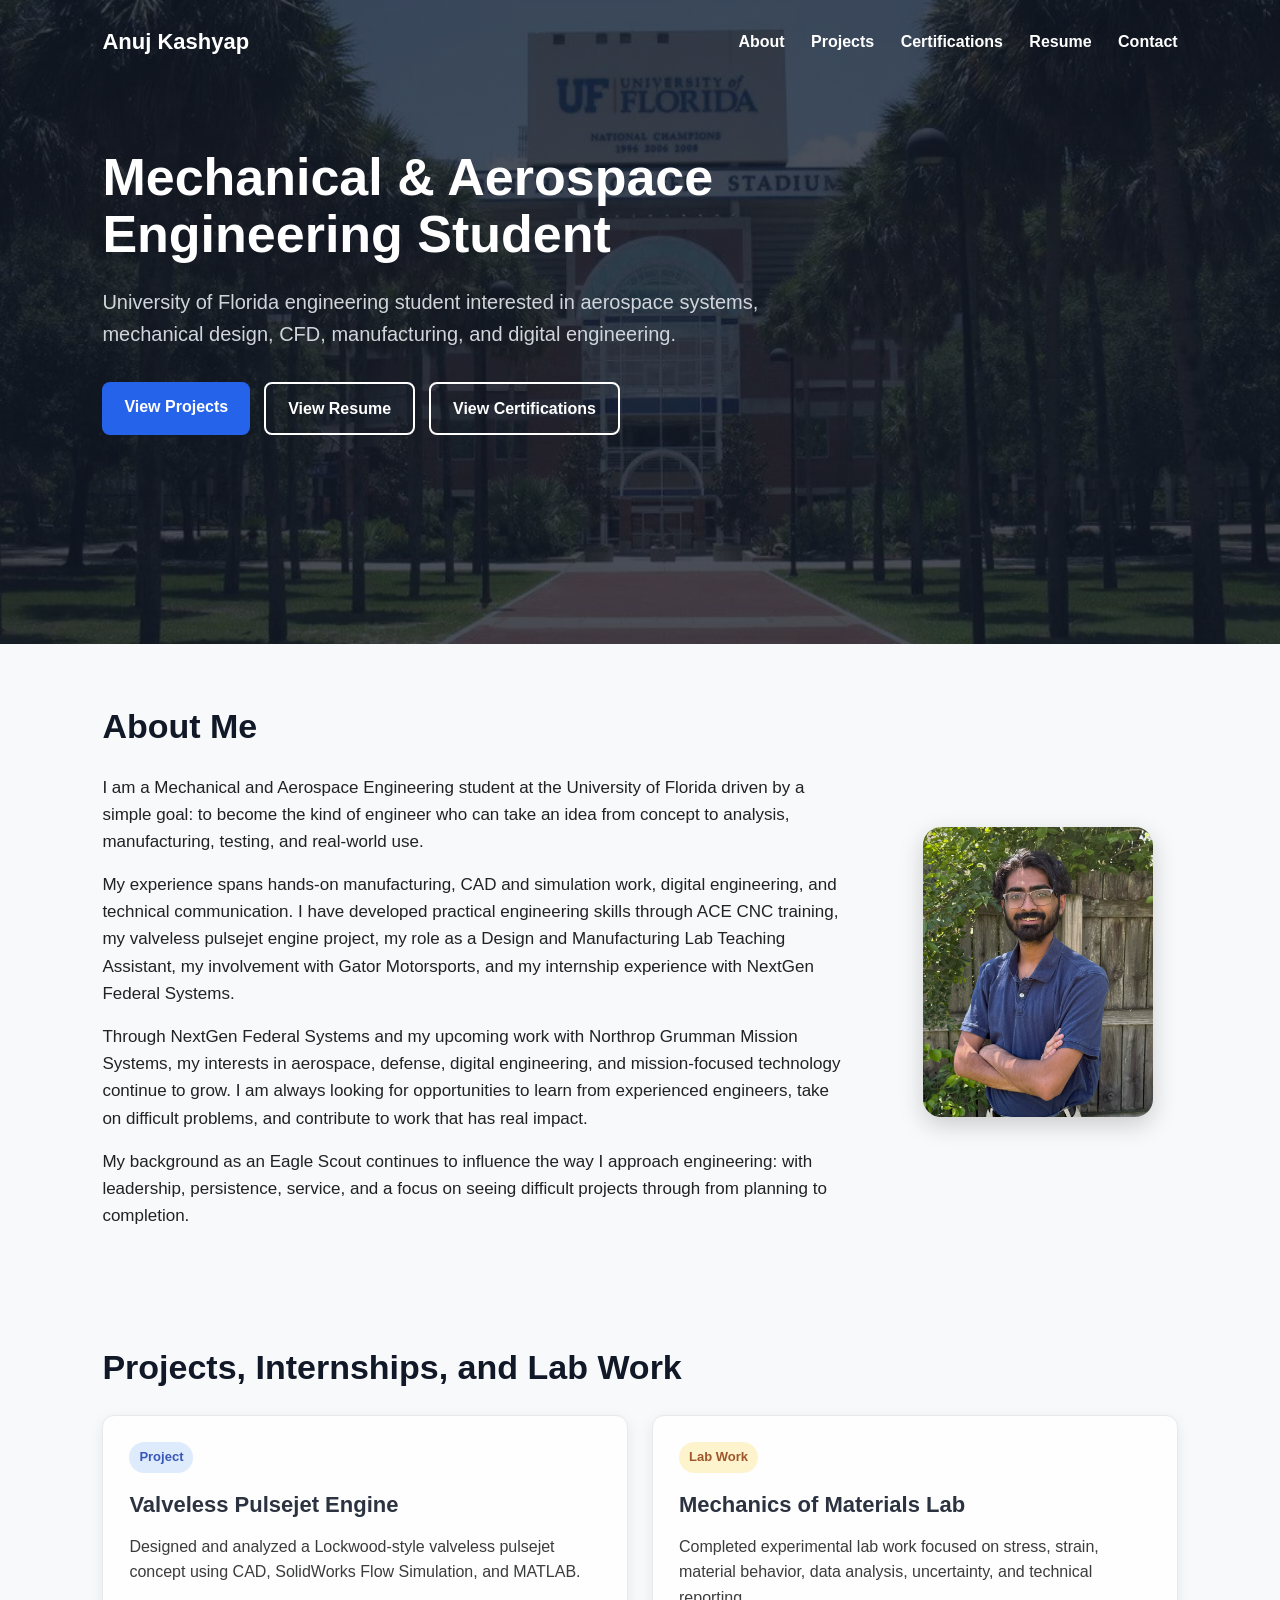
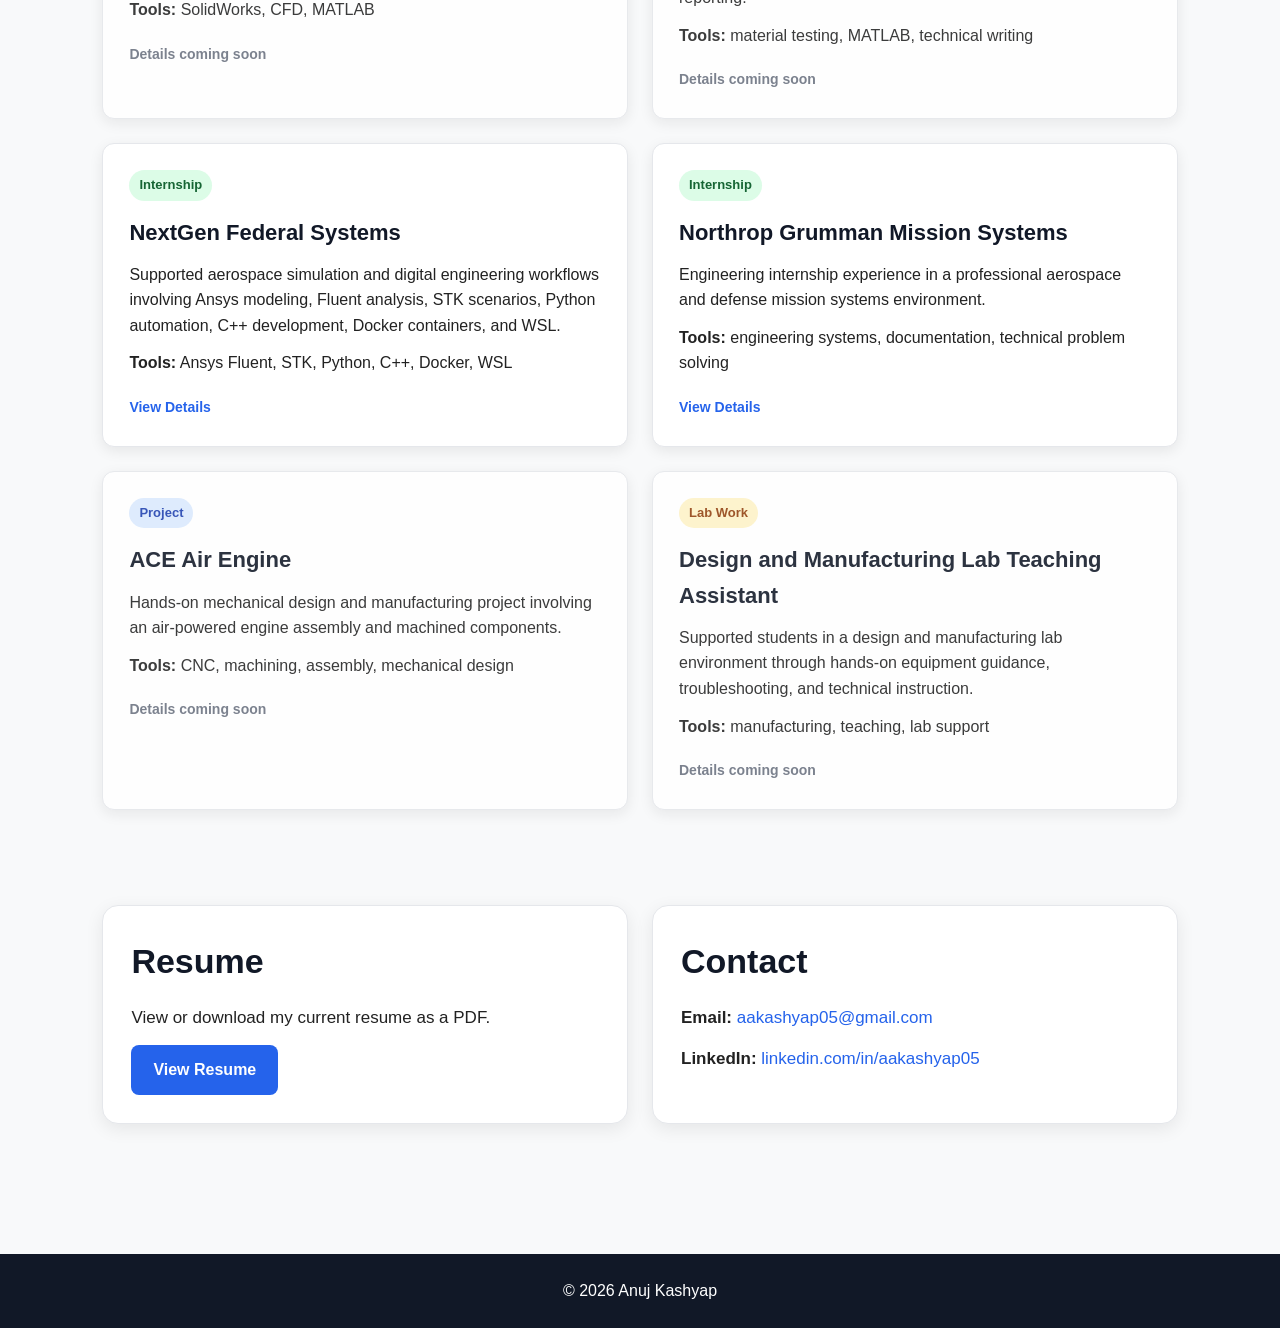
==== index.html @ 0ff64d46 "Update index.html" ====
<!DOCTYPE html>
<html lang="en">
<head>
  <meta charset="UTF-8" />
  <meta name="viewport" content="width=device-width, initial-scale=1.0" />
  <title>Anuj Kashyap | Engineering Portfolio</title>
  <link rel="stylesheet" href="style.css" />

  <!--
    PROJECT PAGE CONTROLS

    true  = card is clickable
    false = card stays visible but cannot be clicked
  -->
  <script>
    const PROJECT_LINKS_ENABLED = {
      pulsejet: false,
      momLab: false,
      nextgen: true,
      northrop: true,
      aceAirEngine: false,
      dmlTa: false
    };
  </script>
</head>

<body>
  <header>
    <nav>
      <h2>Anuj Kashyap</h2>
      <div class="nav-links">
        <a href="#about">About</a>
        <a href="#projects">Projects</a>
        <a href="certifications.html">Certifications</a>
        <a href="#resume">Resume</a>
        <a href="#contact">Contact</a>
      </div>
    </nav>

    <section class="hero">
      <h1>Mechanical & Aerospace Engineering Student</h1>
      <p>
        University of Florida engineering student interested in aerospace systems,
        mechanical design, CFD, manufacturing, and digital engineering.
      </p>
      <div class="hero-buttons">
        <a class="button" href="#projects">View Projects</a>
        <a class="button secondary" href="#resume">View Resume</a>
        <a class="button secondary" href="certifications.html">View Certifications</a>
      </div>
    </section>
  </header>

  <main>
    <section id="about" class="about-section">
      <div class="about-text">
        <h2>About Me</h2>

        <p>
          I am a Mechanical and Aerospace Engineering student at the University of Florida
          driven by a simple goal: to become the kind of engineer who can take an idea from
          concept to analysis, manufacturing, testing, and real-world use.
        </p>

        <p>
          My experience spans hands-on manufacturing, CAD and simulation work, digital
          engineering, and technical communication. I have developed practical engineering
          skills through ACE CNC training, my valveless pulsejet engine project, my role as a
          Design and Manufacturing Lab Teaching Assistant, my involvement with Gator Motorsports,
          and my internship experience with NextGen Federal Systems.
        </p>

        <p>
          Through NextGen Federal Systems and my upcoming work with Northrop Grumman Mission
          Systems, my interests in aerospace, defense, digital engineering, and mission-focused
          technology continue to grow. I am always looking for opportunities to learn from
          experienced engineers, take on difficult problems, and contribute to work that has
          real impact.
        </p>

        <p>
          My background as an Eagle Scout continues to influence the way I approach engineering:
          with leadership, persistence, service, and a focus on seeing difficult projects
          through from planning to completion.
        </p>
      </div>

      <div class="about-image">
        <img class="profile-photo" src="headshot.jpeg" alt="Photo of Anuj Kashyap">
      </div>
    </section>

    <section id="projects">
      <h2>Projects, Internships, and Lab Work</h2>

      <div class="project-grid">

        <a class="project-card project-link" href="pulsejet.html" data-project="pulsejet">
          <span class="tag project-tag">Project</span>
          <h3>Valveless Pulsejet Engine</h3>
          <p>
            Designed and analyzed a Lockwood-style valveless pulsejet concept using CAD,
            SolidWorks Flow Simulation, and MATLAB.
          </p>
          <p><strong>Tools:</strong> SolidWorks, CFD, MATLAB</p>
          <span class="card-status">View Details</span>
        </a>

        <a class="project-card project-link" href="mom-lab.html" data-project="momLab">
          <span class="tag lab-tag">Lab Work</span>
          <h3>Mechanics of Materials Lab</h3>
          <p>
            Completed experimental lab work focused on stress, strain, material behavior,
            data analysis, uncertainty, and technical reporting.
          </p>
          <p><strong>Tools:</strong> material testing, MATLAB, technical writing</p>
          <span class="card-status">View Details</span>
        </a>

        <a class="project-card project-link" href="nextgen.html" data-project="nextgen">
  <span class="tag internship-tag">Internship</span>
  <h3>NextGen Federal Systems</h3>
  <p>
    Supported aerospace simulation and digital engineering workflows involving Ansys
    modeling, Fluent analysis, STK scenarios, Python automation, C++ development,
    Docker containers, and WSL.
  </p>
  <p><strong>Tools:</strong> Ansys Fluent, STK, Python, C++, Docker, WSL</p>
  <span class="card-status">View Details</span>
</a>

        <a class="project-card project-link" href="northrop.html" data-project="northrop">
          <span class="tag internship-tag">Internship</span>
          <h3>Northrop Grumman Mission Systems</h3>
          <p>
            Engineering internship experience in a professional aerospace and defense
            mission systems environment.
          </p>
          <p><strong>Tools:</strong> engineering systems, documentation, technical problem solving</p>
          <span class="card-status">View Details</span>
        </a>

        <a class="project-card project-link" href="ace-air-engine.html" data-project="aceAirEngine">
          <span class="tag project-tag">Project</span>
          <h3>ACE Air Engine</h3>
          <p>
            Hands-on mechanical design and manufacturing project involving an air-powered
            engine assembly and machined components.
          </p>
          <p><strong>Tools:</strong> CNC, machining, assembly, mechanical design</p>
          <span class="card-status">View Details</span>
        </a>

        <a class="project-card project-link" href="dml-ta.html" data-project="dmlTa">
          <span class="tag lab-tag">Lab Work</span>
          <h3>Design and Manufacturing Lab Teaching Assistant</h3>
          <p>
            Supported students in a design and manufacturing lab environment through
            hands-on equipment guidance, troubleshooting, and technical instruction.
          </p>
          <p><strong>Tools:</strong> manufacturing, teaching, lab support</p>
          <span class="card-status">View Details</span>
        </a>

      </div>
    </section>

    <section class="bottom-info">
      <div id="resume" class="info-card">
        <h2>Resume</h2>
        <p>
          View or download my current resume as a PDF.
        </p>
        <a class="button" href="resume.pdf" target="_blank" rel="noopener noreferrer">View Resume</a>
      </div>

      <div id="contact" class="info-card">
        <h2>Contact</h2>
        <p>
          <strong>Email:</strong>
          <a href="mailto:aakashyap05@gmail.com">aakashyap05@gmail.com</a>
        </p>
        <p>
          <strong>LinkedIn:</strong>
          <a href="https://www.linkedin.com/in/aakashyap05/" target="_blank" rel="noopener noreferrer">linkedin.com/in/aakashyap05</a>
        </p>
      </div>
    </section>
  </main>

  <footer>
    <p>© 2026 Anuj Kashyap</p>
  </footer>

  <script>
    document.addEventListener("DOMContentLoaded", function () {
      const cards = document.querySelectorAll(".project-link[data-project]");

      cards.forEach(function (card) {
        const projectKey = card.dataset.project;
        const isEnabled = PROJECT_LINKS_ENABLED[projectKey] === true;
        const status = card.querySelector(".card-status");

        if (!isEnabled) {
          card.classList.add("disabled-card");
          card.removeAttribute("href");
          card.setAttribute("aria-disabled", "true");

          if (status) {
            status.textContent = "Details coming soon";
          }
        }
      });
    });
  </script>
</body>
</html>
---- style.css ----
* {
  box-sizing: border-box;
  margin: 0;
  padding: 0;
}

html {
  scroll-behavior: smooth;
}

body {
  font-family: Arial, sans-serif;
  line-height: 1.6;
  color: #222;
  background-color: #f8f9fa;
}

/* =========================
   HOME PAGE HEADER / HERO
========================= */

header {
  background:
    linear-gradient(rgba(17, 24, 39, 0.76), rgba(17, 24, 39, 0.76)),
    url("hero-bg.jpg");
  background-size: cover;
  background-position: center;
  color: white;
  padding: 24px 8%;
}

nav {
  display: flex;
  justify-content: space-between;
  align-items: center;
  margin-bottom: 90px;
}

nav h2 {
  font-size: 22px;
}

.nav-links a {
  color: white;
  text-decoration: none;
  margin-left: 22px;
  font-weight: bold;
}

.nav-links a:hover {
  text-decoration: underline;
}

.hero {
  max-width: 850px;
  padding-bottom: 90px;
}

.hero h1 {
  font-size: 52px;
  line-height: 1.1;
  margin-bottom: 22px;
}

.hero p {
  font-size: 20px;
  max-width: 750px;
  margin-bottom: 32px;
  color: #d1d5db;
}

.hero-buttons {
  display: flex;
  gap: 14px;
  flex-wrap: wrap;
}

.button {
  display: inline-block;
  background: #2563eb;
  color: white;
  padding: 12px 22px;
  border-radius: 8px;
  text-decoration: none;
  font-weight: bold;
}

.button:hover {
  background: #1d4ed8;
}

.button.secondary {
  background: transparent;
  border: 2px solid white;
}

.button.secondary:hover {
  background: white;
  color: #111827;
}

/* =========================
   MAIN PAGE LAYOUT
========================= */

main {
  padding: 55px 8%;
}

section {
  margin-bottom: 95px;
}

section h2 {
  font-size: 34px;
  margin-bottom: 20px;
  color: #111827;
}

section p {
  max-width: 900px;
  font-size: 17px;
}

/* =========================
   ABOUT SECTION
========================= */

.about-section {
  max-width: 1150px;
  margin: 0 auto 95px auto;
  display: grid;
  grid-template-columns: minmax(0, 1fr) 280px;
  gap: 56px;
  align-items: center;
}

.about-text {
  max-width: 760px;
}

.about-text p {
  margin-bottom: 16px;
}

.about-image {
  display: flex;
  justify-content: center;
  align-items: center;
}

.profile-photo {
  width: 230px !important;
  max-width: 230px !important;
  height: 290px !important;
  object-fit: cover !important;
  object-position: center top !important;
  border-radius: 18px;
  box-shadow: 0 8px 24px rgba(0, 0, 0, 0.18);
  display: block;
}

.about-image img {
  width: 230px;
  max-width: 230px;
  height: 290px;
  object-fit: cover;
  object-position: center top;
  border-radius: 18px;
  box-shadow: 0 8px 24px rgba(0, 0, 0, 0.18);
  display: block;
}

/* =========================
   PROJECT CARDS
========================= */

.project-grid {
  display: grid;
  grid-template-columns: repeat(2, 1fr);
  gap: 24px;
}

.project-card {
  background: white;
  padding: 26px;
  border-radius: 12px;
  box-shadow: 0 4px 14px rgba(0, 0, 0, 0.08);
  border: 1px solid #e5e7eb;
}

.project-card h3 {
  margin-bottom: 12px;
  color: #111827;
  font-size: 22px;
}

.project-card p {
  margin-bottom: 12px;
  font-size: 16px;
}

.project-link {
  display: block;
  color: inherit;
  text-decoration: none;
  transition: transform 0.2s ease, box-shadow 0.2s ease;
}

.project-link:hover {
  transform: translateY(-4px);
  box-shadow: 0 8px 22px rgba(0, 0, 0, 0.14);
}

.card-status {
  display: inline-block;
  margin-top: 8px;
  font-size: 14px;
  font-weight: bold;
  color: #2563eb;
}

.disabled-card {
  opacity: 0.88;
  cursor: not-allowed;
}

.disabled-card:hover {
  transform: none;
  box-shadow: 0 4px 14px rgba(0, 0, 0, 0.08);
}

.disabled-card .card-status {
  color: #6b7280;
}

/* =========================
   TAGS
========================= */

.tag {
  display: inline-block;
  margin-bottom: 14px;
  padding: 5px 10px;
  border-radius: 999px;
  font-size: 13px;
  font-weight: bold;
}

.project-tag,
.manufacturing-tag {
  background: #dbeafe;
  color: #1e40af;
}

.internship-tag,
.digital-tag {
  background: #dcfce7;
  color: #166534;
}

.lab-tag,
.quality-tag {
  background: #fef3c7;
  color: #92400e;
}

.composites-tag {
  background: #ede9fe;
  color: #5b21b6;
}

/* =========================
   RESUME / CONTACT SECTION
========================= */

.bottom-info {
  display: grid;
  grid-template-columns: repeat(2, 1fr);
  gap: 24px;
  margin-bottom: 75px;
}

.info-card {
  background: white;
  padding: 28px;
  border-radius: 16px;
  border: 1px solid #e5e7eb;
  box-shadow: 0 5px 18px rgba(0, 0, 0, 0.08);
}

.info-card h2 {
  margin-bottom: 16px;
}

.info-card p {
  margin-bottom: 14px;
}

.info-card a:not(.button) {
  color: #2563eb;
  text-decoration: none;
  font-weight: 500;
}

.info-card a:not(.button):hover {
  text-decoration: underline;
}

/* =========================
   DETAIL PAGES
========================= */

.page-header {
  background: #111827;
  color: white;
  padding: 28px 8%;
}

.page-header a {
  color: white;
  text-decoration: none;
  font-weight: bold;
}

.page-header a:hover {
  text-decoration: underline;
}

.detail-page {
  max-width: 950px;
  margin: 0 auto;
  padding: 55px 8%;
}

.detail-page h1 {
  font-size: 42px;
  margin-bottom: 12px;
  color: #111827;
}

.detail-page h2 {
  margin-top: 36px;
  margin-bottom: 14px;
  font-size: 28px;
  color: #111827;
}

.detail-page p {
  margin-bottom: 16px;
  font-size: 17px;
}

.detail-page ul {
  margin-left: 24px;
  margin-bottom: 18px;
}

.detail-page li {
  margin-bottom: 8px;
  font-size: 17px;
}

.detail-section {
  background: white;
  padding: 24px;
  border-radius: 12px;
  border: 1px solid #e5e7eb;
  box-shadow: 0 4px 14px rgba(0, 0, 0, 0.06);
  margin-top: 24px;
}

/* =========================
   CERTIFICATIONS PAGE
========================= */

.certifications-page {
  max-width: 1150px;
}

.certifications-page > p {
  max-width: 900px;
  margin-bottom: 28px;
}

.certifications-page .cert-grid {
  display: grid;
  grid-template-columns: 1fr;
  gap: 26px;
  margin-top: 28px;
}

.certifications-page .cert-card {
  display: grid;
  grid-template-columns: 1.5fr 0.9fr;
  gap: 28px;
  align-items: center;
  background: white;
  padding: 28px;
  border-radius: 16px;
  border: 1px solid #e5e7eb;
  box-shadow: 0 5px 18px rgba(0, 0, 0, 0.08);
}

.certifications-page .cert-card h3 {
  font-size: 24px;
  color: #111827;
  margin-bottom: 6px;
}

.cert-card-text-only {
  grid-template-columns: 1fr !important;
}

.cert-card-wide {
  grid-template-columns: 1fr !important;
}

.cert-meta {
  color: #6b7280;
  font-size: 15px !important;
  margin-bottom: 16px !important;
}

.cert-content p {
  margin-bottom: 12px;
}

.skills-line span {
  text-transform: uppercase;
  letter-spacing: 0.08em;
  font-size: 12px;
  font-weight: 800;
  color: #6b7280;
  margin-right: 6px;
}

/* Certificate and badge images */

.cert-media {
  width: 100%;
  max-width: 340px;
  justify-self: end;
  background: #ffffff;
  border: 1px solid #e5e7eb;
  border-radius: 16px;
  padding: 18px;
  display: flex;
  flex-direction: column;
  align-items: center;
  justify-content: center;
  overflow: hidden;
  box-shadow: 0 4px 12px rgba(0, 0, 0, 0.05);
}

.cert-media img {
  width: auto;
  max-width: 100%;
  max-height: 215px;
  object-fit: contain;
  display: block;
  padding: 0;
}

.cert-placeholder {
  display: none;
  width: 100%;
  min-height: 130px;
  align-items: center;
  justify-content: center;
  text-align: center;
  color: #6b7280;
  font-size: 14px;
  padding: 18px;
  background: #f8fafc;
  border: 1px dashed #cbd5e1;
  border-radius: 12px;
}

.cert-media figcaption {
  font-size: 14px;
  font-weight: bold;
  color: #374151;
  text-align: center;
  padding-top: 12px;
}

/* Composite badge layout */

.cert-subgrid {
  display: grid;
  grid-template-columns: repeat(2, 1fr);
  gap: 24px;
  margin-top: 8px;
}

.cert-subgrid .cert-media {
  max-width: none;
  justify-self: stretch;
  min-height: 250px;
}

.cert-subgrid .cert-media img {
  max-height: 165px;
}

/* Optional button style if you ever link a PDF certificate */

.cert-button {
  display: inline-block;
  margin-top: 8px;
  background: #2563eb;
  color: white;
  padding: 10px 16px;
  border-radius: 8px;
  text-decoration: none;
  font-weight: bold;
  font-size: 15px;
}

.cert-button:hover {
  background: #1d4ed8;
}

/* =========================
   FOOTER
========================= */

footer {
  text-align: center;
  padding: 24px;
  background: #111827;
  color: white;
}

/* =========================
   MOBILE
========================= */

@media (max-width: 800px) {
  .certifications-page .cert-card {
    grid-template-columns: 1fr;
  }

  .cert-media {
    justify-self: start;
    max-width: 360px;
  }

  .cert-subgrid {
    grid-template-columns: 1fr;
  }

  .cert-subgrid .cert-media {
    max-width: 360px;
    justify-self: start;
  }
}

@media (max-width: 750px) {
  nav {
    flex-direction: column;
    align-items: flex-start;
    margin-bottom: 60px;
  }

  .nav-links {
    margin-top: 16px;
  }

  .nav-links a {
    display: inline-block;
    margin: 8px 14px 0 0;
  }

  .hero h1 {
    font-size: 38px;
  }

  .hero p {
    font-size: 18px;
  }

  .about-section {
    grid-template-columns: 1fr;
    max-width: none;
    margin-bottom: 95px;
  }

  .about-text {
    max-width: none;
  }

  .about-image {
    justify-content: flex-start;
  }

  .profile-photo {
    width: 200px !important;
    max-width: 200px !important;
    height: 250px !important;
  }

  .about-image img {
    width: 200px;
    max-width: 200px;
    height: 250px;
  }

  .project-grid {
    grid-template-columns: 1fr;
  }

  .bottom-info {
    grid-template-columns: 1fr;
  }

  .detail-page h1 {
    font-size: 34px;
  }
}
/* =========================
   NEXTGEN / FEATURED DETAIL PAGE STYLING
========================= */

.nextgen-page {
  max-width: 1050px;
}

.project-hero-detail {
  background: #111827;
  color: white;
  padding: 38px;
  border-radius: 18px;
  margin-bottom: 28px;
  box-shadow: 0 8px 24px rgba(0, 0, 0, 0.12);
}

.project-hero-detail h1 {
  color: white;
  font-size: 46px;
  margin-bottom: 14px;
}

.project-lead {
  max-width: 850px;
  font-size: 19px !important;
  color: #d1d5db;
  margin-bottom: 24px !important;
}

.tech-pill-grid {
  display: flex;
  flex-wrap: wrap;
  gap: 10px;
}

.tech-pill-grid span {
  background: rgba(255, 255, 255, 0.1);
  color: white;
  border: 1px solid rgba(255, 255, 255, 0.22);
  padding: 8px 12px;
  border-radius: 999px;
  font-size: 14px;
  font-weight: bold;
}

.impact-grid {
  display: grid;
  grid-template-columns: repeat(3, 1fr);
  gap: 18px;
  margin-bottom: 28px;
}

.impact-card {
  background: white;
  padding: 22px;
  border-radius: 16px;
  border: 1px solid #e5e7eb;
  box-shadow: 0 5px 18px rgba(0, 0, 0, 0.07);
}

.impact-card h3 {
  color: #111827;
  margin-bottom: 10px;
  font-size: 20px;
}

.impact-card p {
  font-size: 15px;
  margin-bottom: 0;
}

.highlight-section {
  border-left: 5px solid #2563eb;
}

.note-section {
  background: #f8fafc;
}

.strong-list li {
  margin-bottom: 12px;
}

.tool-grid {
  display: grid;
  grid-template-columns: repeat(2, 1fr);
  gap: 20px;
}

.tool-grid div {
  background: #f8fafc;
  border: 1px solid #e5e7eb;
  padding: 18px;
  border-radius: 14px;
}

.tool-grid h3 {
  color: #111827;
  margin-bottom: 8px;
  font-size: 18px;
}

.tool-grid p {
  margin-bottom: 0;
  font-size: 16px;
}

@media (max-width: 800px) {
  .project-hero-detail {
    padding: 28px;
  }

  .project-hero-detail h1 {
    font-size: 36px;
  }

  .impact-grid {
    grid-template-columns: 1fr;
  }

  .tool-grid {
    grid-template-columns: 1fr;
  }
}
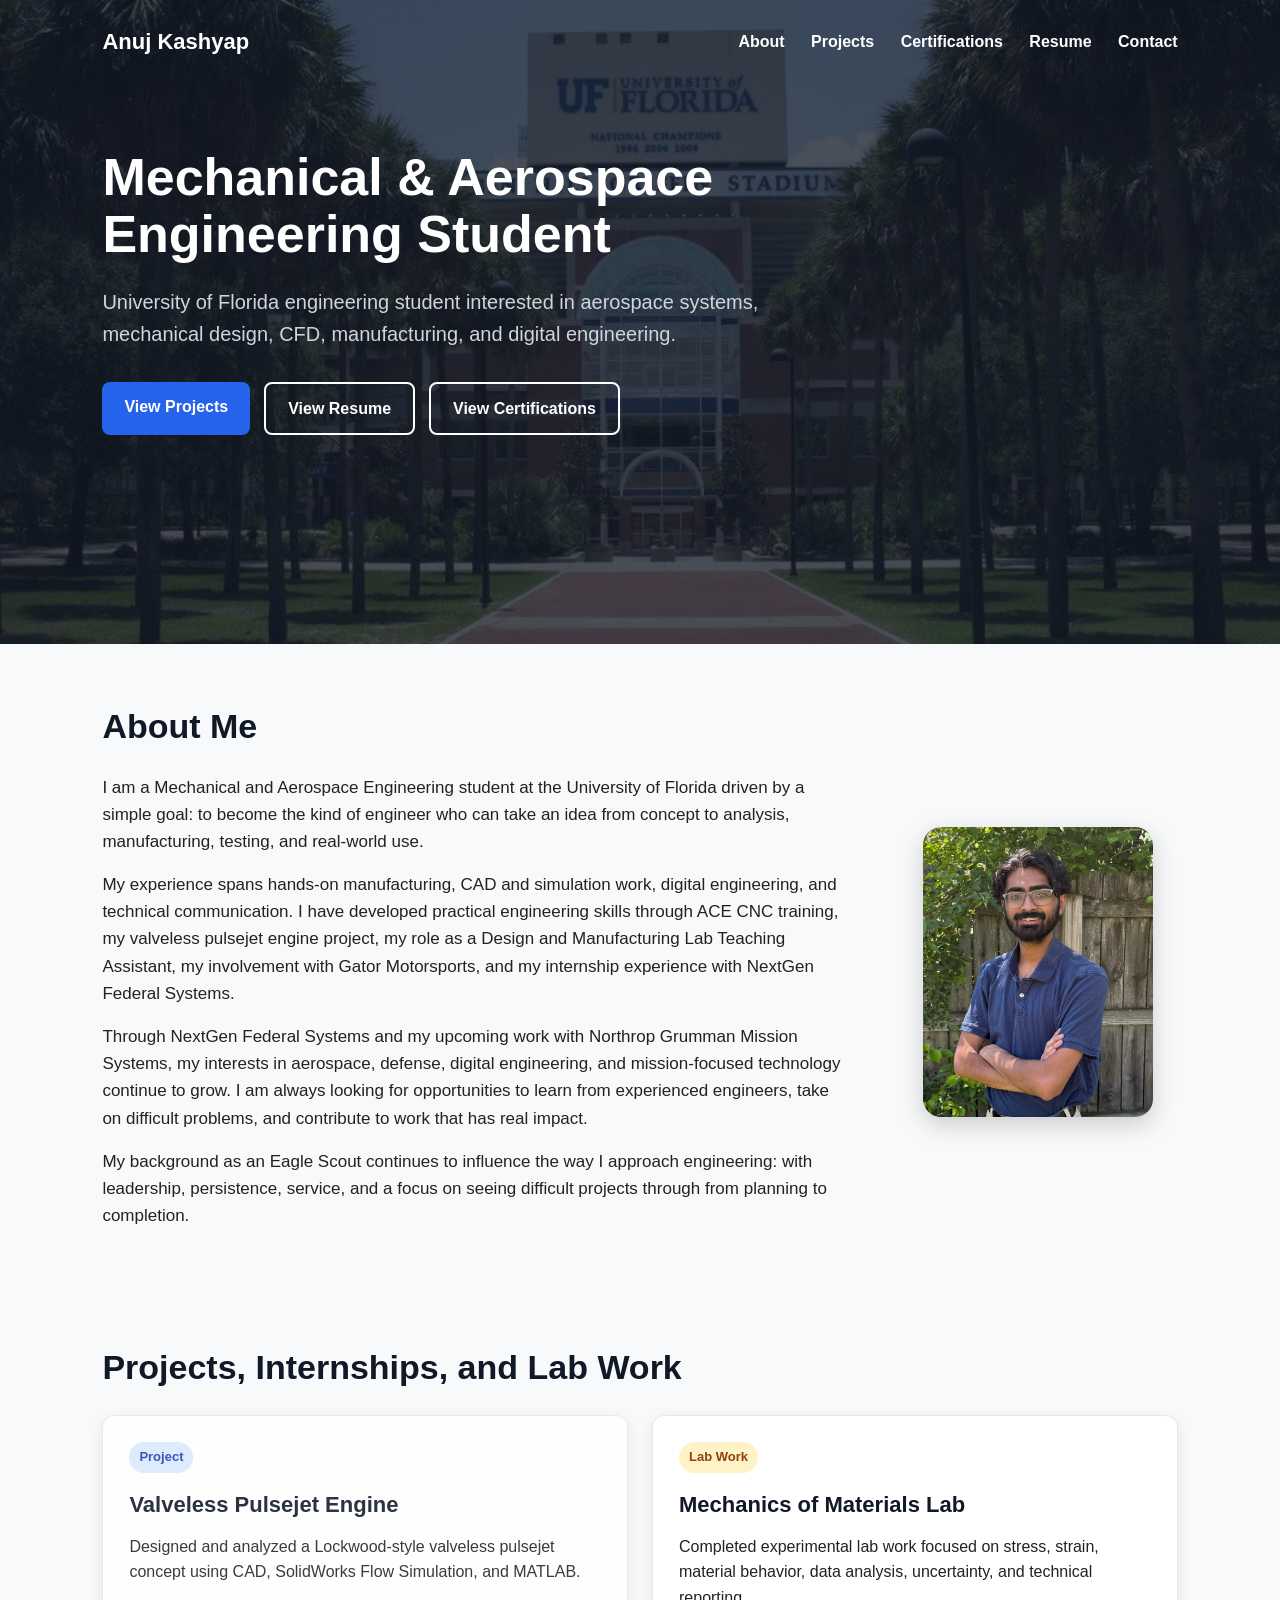
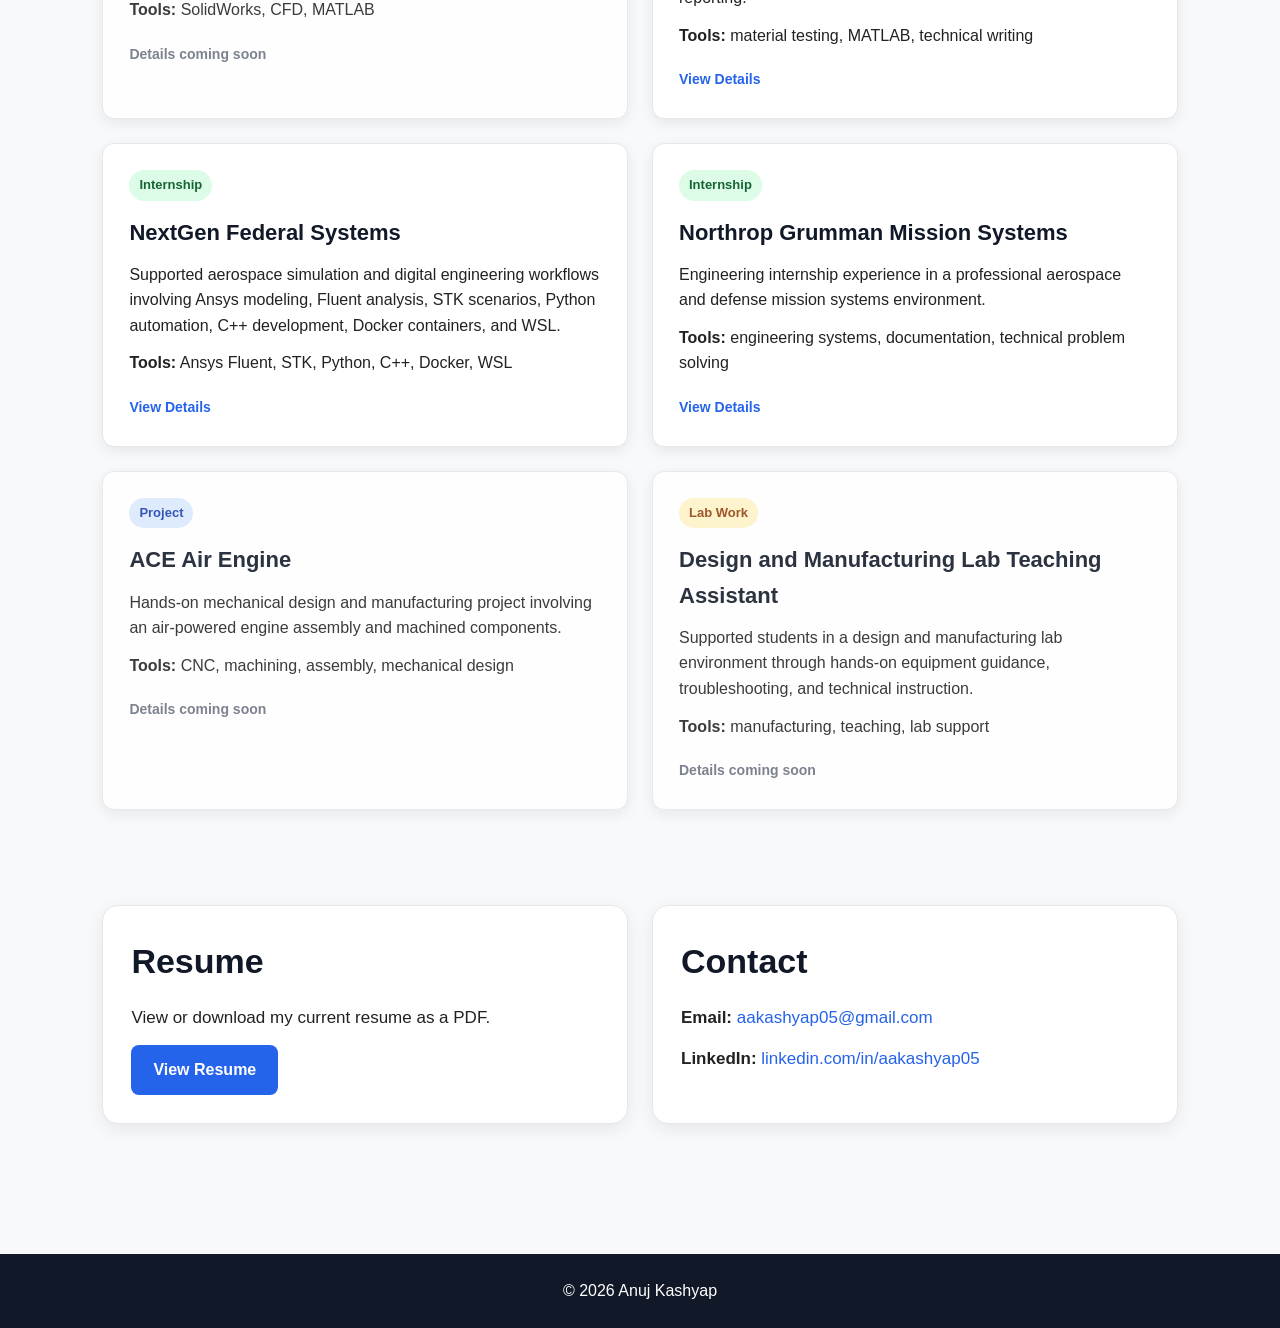
==== commit 375225b9: "Update index.html" ====
--- a/index.html
+++ b/index.html
@@ -15,7 +15,7 @@
   <script>
     const PROJECT_LINKS_ENABLED = {
       pulsejet: false,
-      momLab: false,
+      momLab: true,
       nextgen: true,
       northrop: true,
       aceAirEngine: false,
--- a/style.css
+++ b/style.css
@@ -312,9 +312,16 @@
 ========================= */
 
 .page-header {
+  position: sticky;
+  top: 0;
+  z-index: 1000;
   background: #111827;
   color: white;
-  padding: 28px 8%;
+  padding: 18px 8%;
+  display: flex;
+  justify-content: space-between;
+  align-items: center;
+  box-shadow: 0 3px 12px rgba(0, 0, 0, 0.18);
 }
 
 .page-header a {
@@ -523,103 +530,6 @@
 }
 
 /* =========================
-   FOOTER
-========================= */
-
-footer {
-  text-align: center;
-  padding: 24px;
-  background: #111827;
-  color: white;
-}
-
-/* =========================
-   MOBILE
-========================= */
-
-@media (max-width: 800px) {
-  .certifications-page .cert-card {
-    grid-template-columns: 1fr;
-  }
-
-  .cert-media {
-    justify-self: start;
-    max-width: 360px;
-  }
-
-  .cert-subgrid {
-    grid-template-columns: 1fr;
-  }
-
-  .cert-subgrid .cert-media {
-    max-width: 360px;
-    justify-self: start;
-  }
-}
-
-@media (max-width: 750px) {
-  nav {
-    flex-direction: column;
-    align-items: flex-start;
-    margin-bottom: 60px;
-  }
-
-  .nav-links {
-    margin-top: 16px;
-  }
-
-  .nav-links a {
-    display: inline-block;
-    margin: 8px 14px 0 0;
-  }
-
-  .hero h1 {
-    font-size: 38px;
-  }
-
-  .hero p {
-    font-size: 18px;
-  }
-
-  .about-section {
-    grid-template-columns: 1fr;
-    max-width: none;
-    margin-bottom: 95px;
-  }
-
-  .about-text {
-    max-width: none;
-  }
-
-  .about-image {
-    justify-content: flex-start;
-  }
-
-  .profile-photo {
-    width: 200px !important;
-    max-width: 200px !important;
-    height: 250px !important;
-  }
-
-  .about-image img {
-    width: 200px;
-    max-width: 200px;
-    height: 250px;
-  }
-
-  .project-grid {
-    grid-template-columns: 1fr;
-  }
-
-  .bottom-info {
-    grid-template-columns: 1fr;
-  }
-
-  .detail-page h1 {
-    font-size: 34px;
-  }
-}
-/* =========================
    NEXTGEN / FEATURED DETAIL PAGE STYLING
 ========================= */
 
@@ -727,7 +637,40 @@
   font-size: 16px;
 }
 
+/* =========================
+   FOOTER
+========================= */
+
+footer {
+  text-align: center;
+  padding: 24px;
+  background: #111827;
+  color: white;
+}
+
+/* =========================
+   MOBILE
+========================= */
+
 @media (max-width: 800px) {
+  .certifications-page .cert-card {
+    grid-template-columns: 1fr;
+  }
+
+  .cert-media {
+    justify-self: start;
+    max-width: 360px;
+  }
+
+  .cert-subgrid {
+    grid-template-columns: 1fr;
+  }
+
+  .cert-subgrid .cert-media {
+    max-width: 360px;
+    justify-self: start;
+  }
+
   .project-hero-detail {
     padding: 28px;
   }
@@ -744,3 +687,70 @@
     grid-template-columns: 1fr;
   }
 }
+
+@media (max-width: 750px) {
+  nav {
+    flex-direction: column;
+    align-items: flex-start;
+    margin-bottom: 60px;
+  }
+
+  .nav-links {
+    margin-top: 16px;
+  }
+
+  .nav-links a {
+    display: inline-block;
+    margin: 8px 14px 0 0;
+  }
+
+  .hero h1 {
+    font-size: 38px;
+  }
+
+  .hero p {
+    font-size: 18px;
+  }
+
+  .about-section {
+    grid-template-columns: 1fr;
+    max-width: none;
+    margin-bottom: 95px;
+  }
+
+  .about-text {
+    max-width: none;
+  }
+
+  .about-image {
+    justify-content: flex-start;
+  }
+
+  .profile-photo {
+    width: 200px !important;
+    max-width: 200px !important;
+    height: 250px !important;
+  }
+
+  .about-image img {
+    width: 200px;
+    max-width: 200px;
+    height: 250px;
+  }
+
+  .project-grid {
+    grid-template-columns: 1fr;
+  }
+
+  .bottom-info {
+    grid-template-columns: 1fr;
+  }
+
+  .page-header {
+    padding: 16px 8%;
+  }
+
+  .detail-page h1 {
+    font-size: 34px;
+  }
+}
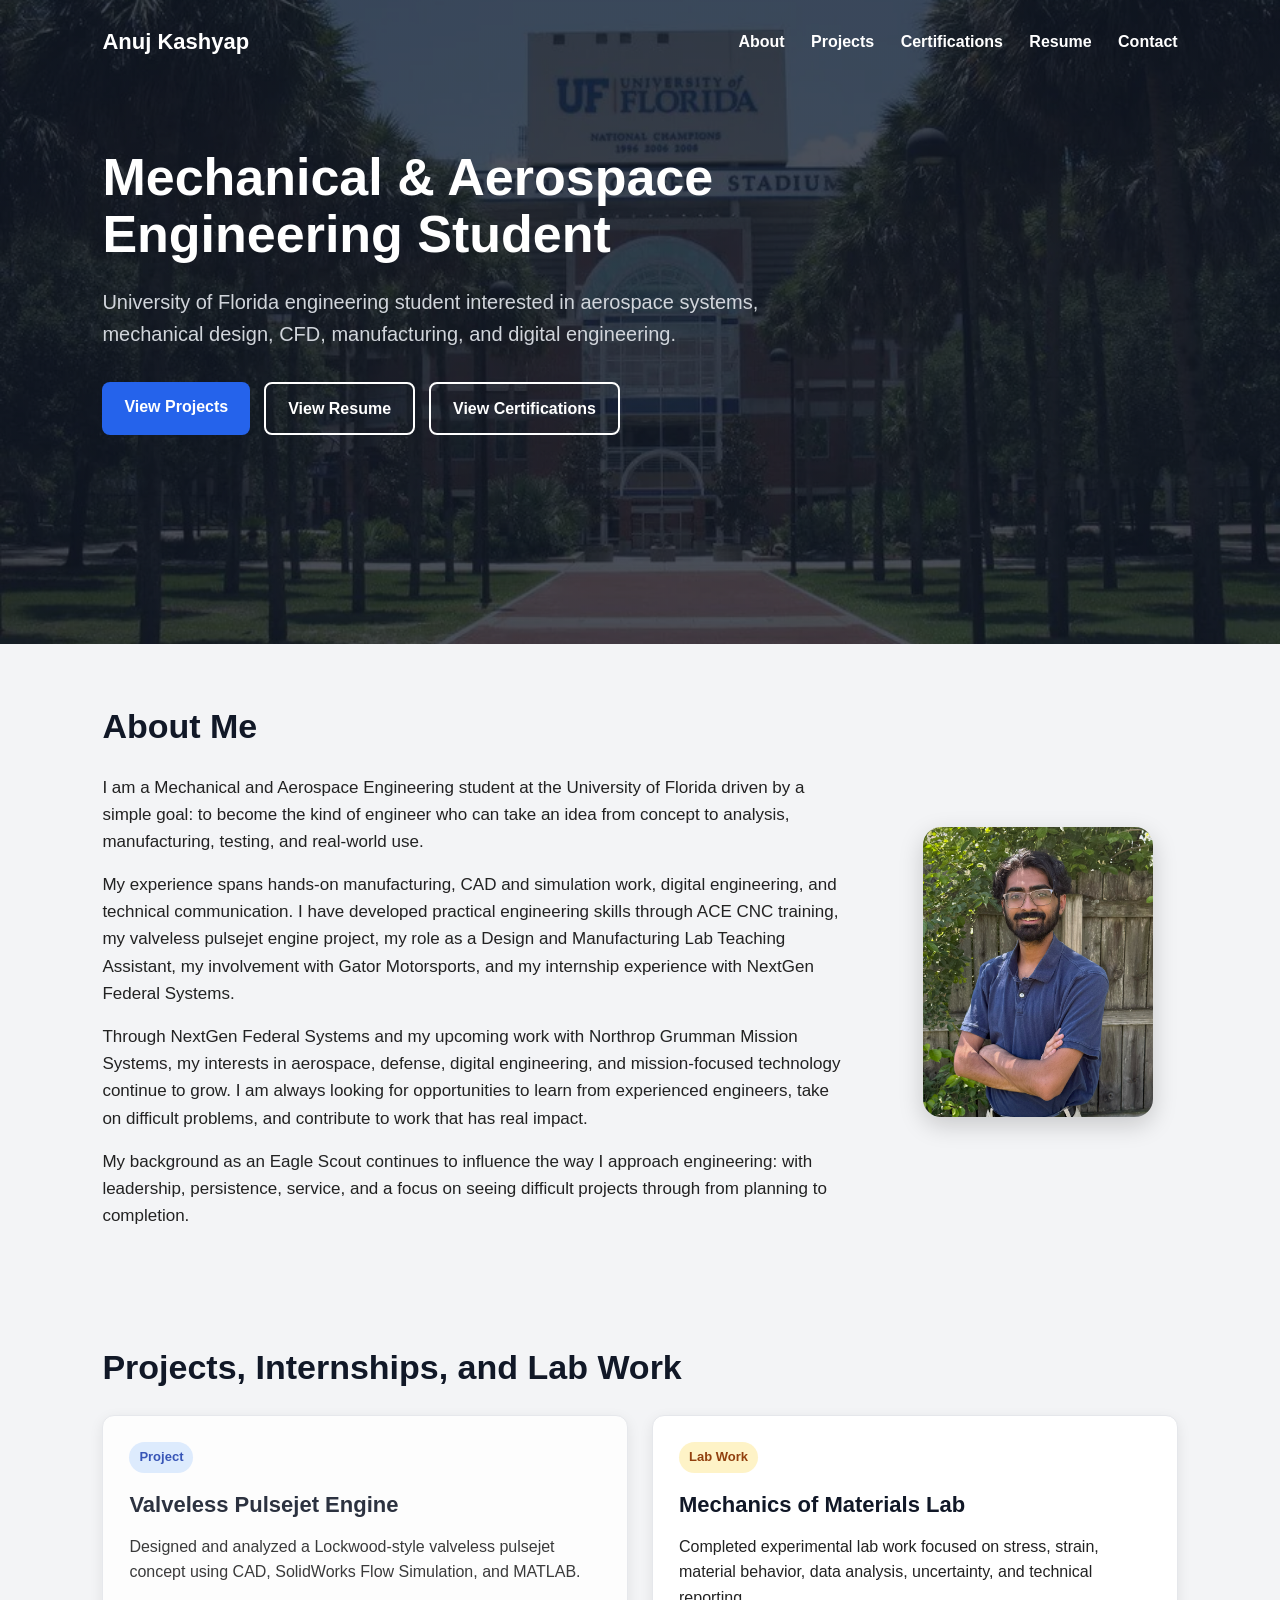
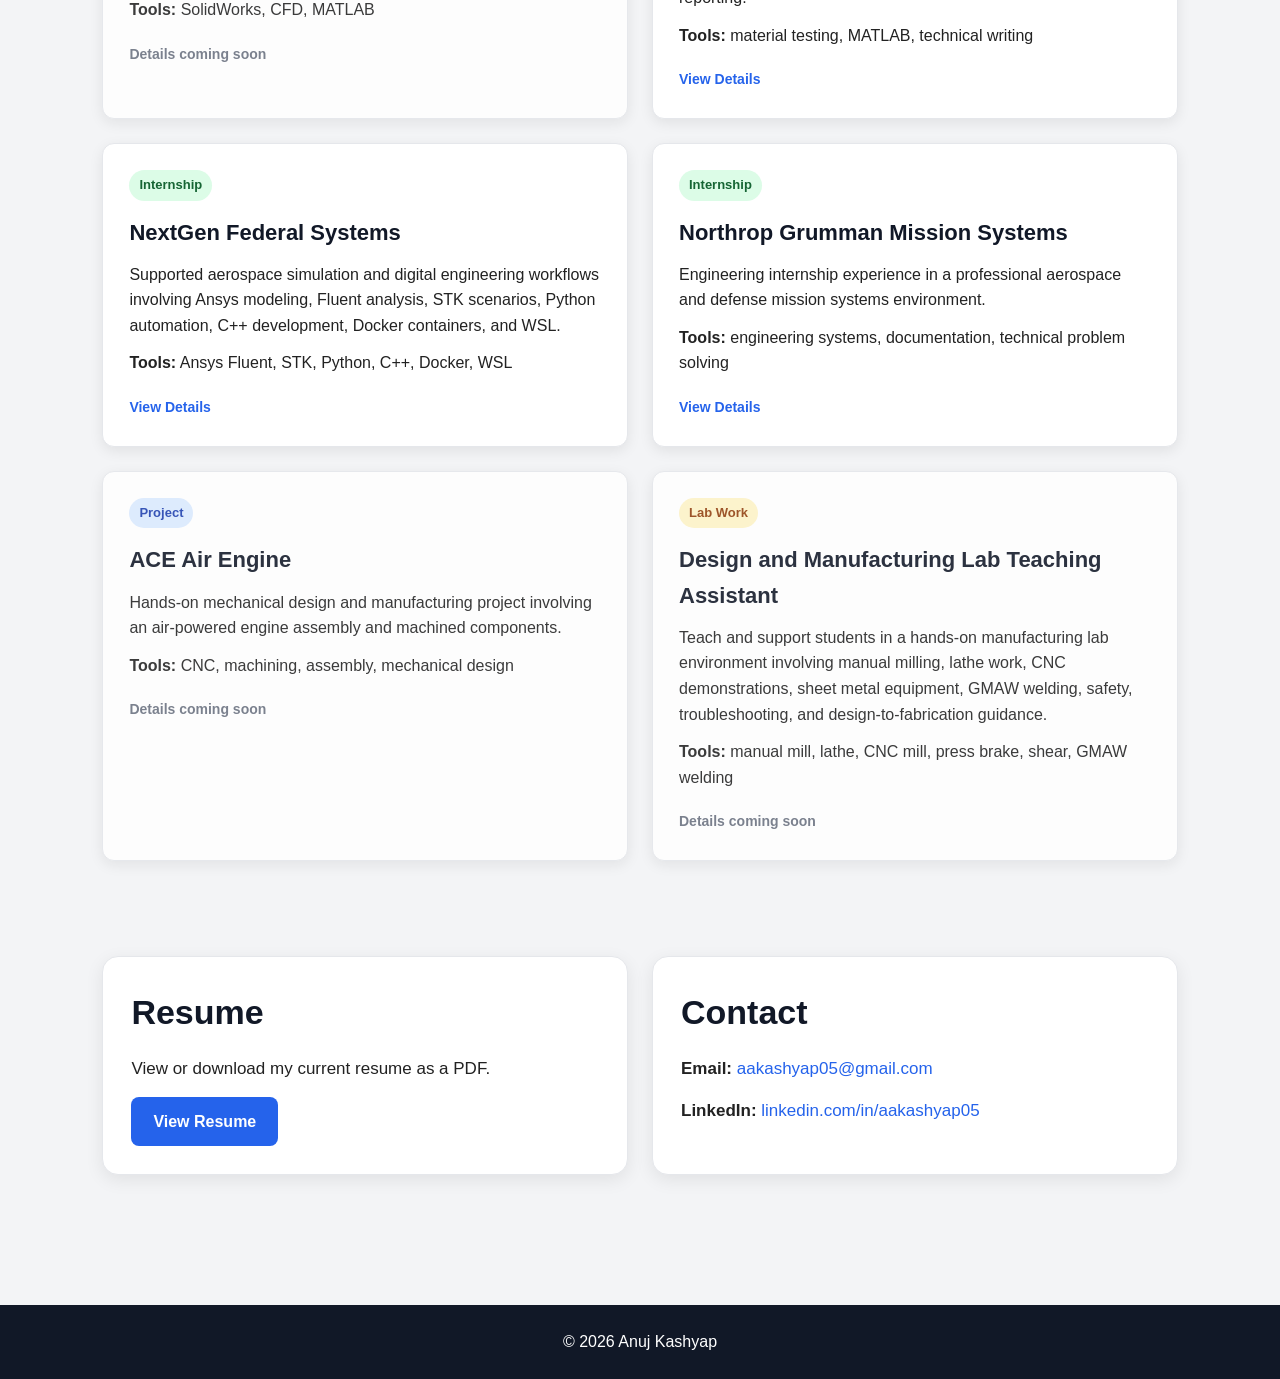
==== commit 5ca00f52: "Update index.html" ====
--- a/index.html
+++ b/index.html
@@ -152,15 +152,16 @@
         </a>
 
         <a class="project-card project-link" href="dml-ta.html" data-project="dmlTa">
-          <span class="tag lab-tag">Lab Work</span>
-          <h3>Design and Manufacturing Lab Teaching Assistant</h3>
-          <p>
-            Supported students in a design and manufacturing lab environment through
-            hands-on equipment guidance, troubleshooting, and technical instruction.
-          </p>
-          <p><strong>Tools:</strong> manufacturing, teaching, lab support</p>
-          <span class="card-status">View Details</span>
-        </a>
+  <span class="tag lab-tag">Lab Work</span>
+  <h3>Design and Manufacturing Lab Teaching Assistant</h3>
+  <p>
+    Teach and support students in a hands-on manufacturing lab environment involving manual
+    milling, lathe work, CNC demonstrations, sheet metal equipment, GMAW welding, safety,
+    troubleshooting, and design-to-fabrication guidance.
+  </p>
+  <p><strong>Tools:</strong> manual mill, lathe, CNC mill, press brake, shear, GMAW welding</p>
+  <span class="card-status">View Details</span>
+</a>
 
       </div>
     </section>
--- a/style.css
+++ b/style.css
@@ -12,7 +12,7 @@
   font-family: Arial, sans-serif;
   line-height: 1.6;
   color: #222;
-  background-color: #f8f9fa;
+  background-color: #f3f4f6;
 }
 
 /* =========================
@@ -638,6 +638,411 @@
 }
 
 /* =========================
+   MECHANICS OF MATERIALS LAB PAGE
+========================= */
+
+.mom-page {
+  max-width: 1150px;
+}
+
+/* Hero */
+
+.mom-hero {
+  background:
+    radial-gradient(circle at top left, rgba(37, 99, 235, 0.35), transparent 35%),
+    radial-gradient(circle at bottom right, rgba(14, 165, 233, 0.18), transparent 35%),
+    linear-gradient(135deg, #0b1220 0%, #111827 55%, #020617 100%);
+  color: white;
+  padding: 44px;
+  border-radius: 22px;
+  margin-bottom: 24px;
+  border: 1px solid #1f2937;
+  box-shadow: 0 12px 32px rgba(15, 23, 42, 0.28);
+}
+
+.mom-kicker {
+  color: #93c5fd !important;
+  text-transform: uppercase;
+  letter-spacing: 0.13em;
+  font-size: 13px !important;
+  font-weight: 800;
+  margin-bottom: 10px !important;
+}
+
+.mom-hero h1 {
+  color: white;
+  font-size: 48px;
+  line-height: 1.05;
+  margin-bottom: 16px;
+}
+
+.mom-lead {
+  max-width: 900px;
+  font-size: 19px !important;
+  color: #d1d5db;
+  margin-bottom: 26px !important;
+}
+
+.mom-hero-pills {
+  display: flex;
+  flex-wrap: wrap;
+  gap: 10px;
+}
+
+.mom-hero-pills span {
+  background: rgba(255, 255, 255, 0.08);
+  color: #e5e7eb;
+  border: 1px solid rgba(147, 197, 253, 0.28);
+  padding: 8px 12px;
+  border-radius: 999px;
+  font-size: 14px;
+  font-weight: 700;
+}
+
+/* Stats */
+
+.mom-stat-grid {
+  display: grid;
+  grid-template-columns: repeat(4, 1fr);
+  gap: 16px;
+  margin-bottom: 28px;
+}
+
+.mom-stat-card {
+  background: #111827;
+  color: white;
+  border: 1px solid #1f2937;
+  border-radius: 16px;
+  padding: 20px;
+  box-shadow: 0 8px 22px rgba(15, 23, 42, 0.18);
+}
+
+.mom-stat-card strong {
+  display: block;
+  font-size: 28px;
+  line-height: 1.1;
+  color: #60a5fa;
+  margin-bottom: 6px;
+}
+
+.mom-stat-card span {
+  color: #d1d5db;
+  font-size: 14px;
+  font-weight: 700;
+}
+
+/* Overview split */
+
+.mom-split-section {
+  display: grid;
+  grid-template-columns: 1.4fr 0.8fr;
+  gap: 24px;
+  align-items: stretch;
+  background: white;
+  padding: 30px;
+  border-radius: 18px;
+  border: 1px solid #e5e7eb;
+  box-shadow: 0 5px 18px rgba(0, 0, 0, 0.07);
+  margin-bottom: 28px;
+}
+
+.mom-split-section h2 {
+  margin-top: 0;
+}
+
+.mom-callout {
+  background: #0f172a;
+  color: white;
+  border-radius: 16px;
+  padding: 24px;
+  border: 1px solid #1f2937;
+}
+
+.mom-callout h3 {
+  font-size: 22px;
+  margin-bottom: 12px;
+  color: white;
+}
+
+.mom-callout p {
+  color: #d1d5db;
+  margin-bottom: 0;
+}
+
+/* Technical progression */
+
+.mom-process-section {
+  background: #0f172a;
+  color: white;
+  padding: 30px;
+  border-radius: 18px;
+  border: 1px solid #1f2937;
+  box-shadow: 0 8px 24px rgba(15, 23, 42, 0.22);
+  margin-bottom: 28px;
+}
+
+.mom-process-section h2 {
+  color: white;
+  margin-top: 0;
+}
+
+.mom-process-grid {
+  display: grid;
+  grid-template-columns: repeat(5, 1fr);
+  gap: 14px;
+}
+
+.mom-process-grid div {
+  background: rgba(255, 255, 255, 0.04);
+  border: 1px solid #334155;
+  border-radius: 14px;
+  padding: 18px;
+}
+
+.mom-process-grid span {
+  display: inline-block;
+  color: #60a5fa;
+  font-weight: 900;
+  margin-bottom: 10px;
+}
+
+.mom-process-grid h3 {
+  color: white;
+  font-size: 18px;
+  margin-bottom: 8px;
+}
+
+.mom-process-grid p {
+  color: #cbd5e1;
+  font-size: 14px;
+  margin-bottom: 0;
+}
+
+/* Section heading */
+
+.mom-section-heading {
+  margin-bottom: 20px;
+}
+
+.mom-section-heading p {
+  color: #60a5fa;
+  text-transform: uppercase;
+  letter-spacing: 0.13em;
+  font-size: 13px;
+  font-weight: 900;
+  margin-bottom: 4px;
+}
+
+.mom-section-heading h2 {
+  margin-top: 0;
+}
+
+/* Reports */
+
+.reports-section {
+  background: transparent;
+  border: none;
+  box-shadow: none;
+  padding: 0;
+  margin-top: 32px;
+}
+
+.report-grid {
+  display: grid;
+  grid-template-columns: repeat(2, 1fr);
+  gap: 24px;
+}
+
+.report-card {
+  background:
+    linear-gradient(180deg, rgba(15, 23, 42, 0.96), rgba(17, 24, 39, 1));
+  border: 1px solid #263244;
+  border-radius: 20px;
+  padding: 28px;
+  box-shadow: 0 10px 26px rgba(15, 23, 42, 0.22);
+  display: flex;
+  flex-direction: column;
+  transition: transform 0.18s ease, box-shadow 0.18s ease, border-color 0.18s ease;
+}
+
+.report-card:hover {
+  transform: translateY(-3px);
+  border-color: #3b82f6;
+  box-shadow: 0 14px 34px rgba(37, 99, 235, 0.18);
+}
+
+.report-card.final-report {
+  grid-column: 1 / -1;
+  background:
+    radial-gradient(circle at top left, rgba(37, 99, 235, 0.22), transparent 40%),
+    linear-gradient(180deg, #111827 0%, #050b16 100%);
+  border: 1px solid #3b82f6;
+}
+
+.report-topline {
+  display: flex;
+  flex-wrap: wrap;
+  gap: 8px;
+  margin-bottom: 14px;
+}
+
+.report-number,
+.report-type {
+  display: inline-block;
+  padding: 6px 11px;
+  border-radius: 999px;
+  font-size: 12px;
+  font-weight: 900;
+}
+
+.report-number {
+  background: #2563eb;
+  color: white;
+}
+
+.report-type {
+  background: #1f2937;
+  color: #e5e7eb;
+  border: 1px solid #334155;
+}
+
+.report-card h3 {
+  color: white;
+  font-size: 22px;
+  line-height: 1.25;
+  margin-bottom: 12px;
+}
+
+.report-card p {
+  color: #d1d5db;
+  margin-bottom: 15px;
+  font-size: 16px;
+}
+
+.report-metrics {
+  display: grid;
+  grid-template-columns: 1fr;
+  gap: 10px;
+  margin: 10px 0 16px 0;
+}
+
+.report-metrics div {
+  background: rgba(255, 255, 255, 0.045);
+  border: 1px solid #334155;
+  border-radius: 12px;
+  padding: 13px 14px;
+}
+
+.final-metrics {
+  grid-template-columns: repeat(2, 1fr);
+}
+
+.report-metrics strong {
+  display: block;
+  color: white;
+  font-size: 12px;
+  text-transform: uppercase;
+  letter-spacing: 0.08em;
+  margin-bottom: 5px;
+}
+
+.report-metrics span {
+  color: #cbd5e1;
+  font-size: 15px;
+}
+
+.report-card .skills-line {
+  margin-top: auto;
+  margin-bottom: 18px;
+  color: #e5e7eb;
+}
+
+.report-card .skills-line span {
+  color: #93c5fd;
+}
+
+.report-button {
+  display: inline-block;
+  width: fit-content;
+  background: #2563eb;
+  color: white;
+  padding: 11px 17px;
+  border-radius: 9px;
+  text-decoration: none;
+  font-weight: 800;
+  font-size: 15px;
+  box-shadow: 0 4px 14px rgba(37, 99, 235, 0.28);
+}
+
+.report-button:hover {
+  background: #1d4ed8;
+}
+
+/* Skills */
+
+.mom-skills-section {
+  background:
+    radial-gradient(circle at bottom right, rgba(37, 99, 235, 0.18), transparent 38%),
+    linear-gradient(180deg, #111827 0%, #0f172a 100%);
+  border: 1px solid #1f2937;
+  border-radius: 20px;
+  padding: 30px;
+  box-shadow: 0 10px 26px rgba(15, 23, 42, 0.22);
+  margin-top: 28px;
+}
+
+.mom-skills-section h2 {
+  color: white;
+}
+
+.mom-skills-grid {
+  display: grid;
+  grid-template-columns: repeat(2, 1fr);
+  gap: 20px;
+}
+
+.mom-skills-grid div {
+  background: rgba(255, 255, 255, 0.045);
+  border: 1px solid #334155;
+  border-radius: 14px;
+  padding: 18px;
+}
+
+.mom-skills-grid h3 {
+  color: white;
+  margin-bottom: 8px;
+  font-size: 18px;
+}
+
+.mom-skills-grid p {
+  color: #d1d5db;
+  margin-bottom: 0;
+  font-size: 16px;
+}
+
+/* Closing */
+
+.mom-closing-section {
+  background: white;
+  border: 1px solid #e5e7eb;
+  border-radius: 20px;
+  padding: 34px;
+  box-shadow: 0 8px 24px rgba(0, 0, 0, 0.08);
+  margin-top: 28px;
+}
+
+.mom-closing-section h2 {
+  font-size: 34px;
+  margin-top: 0;
+  margin-bottom: 14px;
+  color: #111827;
+}
+
+.mom-closing-section p {
+  font-size: 17px;
+}
+
+/* =========================
    FOOTER
 ========================= */
 
@@ -652,6 +1057,34 @@
    MOBILE
 ========================= */
 
+@media (max-width: 1000px) {
+  .mom-process-grid {
+    grid-template-columns: repeat(2, 1fr);
+  }
+
+  .mom-stat-grid {
+    grid-template-columns: repeat(2, 1fr);
+  }
+}
+
+@media (max-width: 900px) {
+  .report-grid {
+    grid-template-columns: 1fr;
+  }
+
+  .report-card.final-report {
+    grid-column: auto;
+  }
+
+  .mom-split-section {
+    grid-template-columns: 1fr;
+  }
+
+  .final-metrics {
+    grid-template-columns: 1fr;
+  }
+}
+
 @media (max-width: 800px) {
   .certifications-page .cert-card {
     grid-template-columns: 1fr;
@@ -684,6 +1117,18 @@
   }
 
   .tool-grid {
+    grid-template-columns: 1fr;
+  }
+
+  .mom-hero {
+    padding: 30px;
+  }
+
+  .mom-hero h1 {
+    font-size: 36px;
+  }
+
+  .mom-skills-grid {
     grid-template-columns: 1fr;
   }
 }
@@ -753,4 +1198,442 @@
   .detail-page h1 {
     font-size: 34px;
   }
-}
+
+  .report-card {
+    padding: 22px;
+  }
+}
+
+@media (max-width: 600px) {
+  .mom-stat-grid,
+  .mom-process-grid {
+    grid-template-columns: 1fr;
+  }
+}
+/* =========================
+   DESIGN AND MANUFACTURING LAB TA PAGE
+========================= */
+
+.dml-page {
+  max-width: 1150px;
+}
+
+/* Hero */
+
+.dml-hero {
+  background:
+    radial-gradient(circle at top left, rgba(37, 99, 235, 0.32), transparent 35%),
+    radial-gradient(circle at bottom right, rgba(245, 158, 11, 0.18), transparent 36%),
+    linear-gradient(135deg, #0b1220 0%, #111827 55%, #020617 100%);
+  color: white;
+  padding: 44px;
+  border-radius: 22px;
+  margin-bottom: 24px;
+  border: 1px solid #1f2937;
+  box-shadow: 0 12px 32px rgba(15, 23, 42, 0.28);
+}
+
+.dml-kicker {
+  color: #fbbf24 !important;
+  text-transform: uppercase;
+  letter-spacing: 0.13em;
+  font-size: 13px !important;
+  font-weight: 800;
+  margin-bottom: 10px !important;
+}
+
+.dml-hero h1 {
+  color: white;
+  font-size: 48px;
+  line-height: 1.05;
+  margin-bottom: 16px;
+}
+
+.dml-lead {
+  max-width: 900px;
+  font-size: 19px !important;
+  color: #d1d5db;
+  margin-bottom: 26px !important;
+}
+
+.dml-hero-pills {
+  display: flex;
+  flex-wrap: wrap;
+  gap: 10px;
+}
+
+.dml-hero-pills span {
+  background: rgba(255, 255, 255, 0.08);
+  color: #e5e7eb;
+  border: 1px solid rgba(251, 191, 36, 0.28);
+  padding: 8px 12px;
+  border-radius: 999px;
+  font-size: 14px;
+  font-weight: 700;
+}
+
+/* Feature image section */
+
+.dml-photo-feature {
+  display: grid;
+  grid-template-columns: 1fr 0.85fr;
+  gap: 28px;
+  background: white;
+  padding: 30px;
+  border-radius: 20px;
+  border: 1px solid #e5e7eb;
+  box-shadow: 0 8px 24px rgba(0, 0, 0, 0.08);
+  margin-bottom: 28px;
+  align-items: center;
+}
+
+.dml-feature-text h2 {
+  font-size: 34px;
+  line-height: 1.15;
+  margin-bottom: 16px;
+  color: #111827;
+}
+
+.dml-feature-image {
+  margin: 0;
+}
+
+.dml-feature-image img {
+  width: 100%;
+  height: 360px;
+  object-fit: cover;
+  border-radius: 18px;
+  display: block;
+  box-shadow: 0 8px 24px rgba(15, 23, 42, 0.18);
+}
+
+.dml-feature-image figcaption {
+  margin-top: 10px;
+  color: #4b5563;
+  font-size: 14px;
+  line-height: 1.4;
+}
+
+/* Stats */
+
+.dml-stat-grid {
+  display: grid;
+  grid-template-columns: repeat(4, 1fr);
+  gap: 16px;
+  margin-bottom: 28px;
+}
+
+.dml-stat-card {
+  background: #111827;
+  color: white;
+  border: 1px solid #1f2937;
+  border-radius: 16px;
+  padding: 20px;
+  box-shadow: 0 8px 22px rgba(15, 23, 42, 0.18);
+}
+
+.dml-stat-card strong {
+  display: block;
+  font-size: 26px;
+  line-height: 1.1;
+  color: #fbbf24;
+  margin-bottom: 6px;
+}
+
+.dml-stat-card span {
+  color: #d1d5db;
+  font-size: 14px;
+  font-weight: 700;
+}
+
+/* Split overview */
+
+.dml-split-section {
+  display: grid;
+  grid-template-columns: 1.4fr 0.8fr;
+  gap: 24px;
+  align-items: stretch;
+  background: white;
+  padding: 30px;
+  border-radius: 18px;
+  border: 1px solid #e5e7eb;
+  box-shadow: 0 5px 18px rgba(0, 0, 0, 0.07);
+  margin-bottom: 28px;
+}
+
+.dml-split-section h2 {
+  margin-top: 0;
+}
+
+.dml-callout {
+  background: #0f172a;
+  color: white;
+  border-radius: 16px;
+  padding: 24px;
+  border: 1px solid #1f2937;
+}
+
+.dml-callout h3 {
+  font-size: 22px;
+  margin-bottom: 12px;
+  color: white;
+}
+
+.dml-callout p {
+  color: #d1d5db;
+  margin-bottom: 0;
+}
+
+/* Process */
+
+.dml-process-section {
+  background: #0f172a;
+  color: white;
+  padding: 30px;
+  border-radius: 18px;
+  border: 1px solid #1f2937;
+  box-shadow: 0 8px 24px rgba(15, 23, 42, 0.22);
+  margin-bottom: 28px;
+}
+
+.dml-process-section h2 {
+  color: white;
+  margin-top: 0;
+}
+
+.dml-process-grid {
+  display: grid;
+  grid-template-columns: repeat(5, 1fr);
+  gap: 14px;
+}
+
+.dml-process-grid div {
+  background: rgba(255, 255, 255, 0.04);
+  border: 1px solid #334155;
+  border-radius: 14px;
+  padding: 18px;
+}
+
+.dml-process-grid span {
+  display: inline-block;
+  color: #fbbf24;
+  font-weight: 900;
+  margin-bottom: 10px;
+}
+
+.dml-process-grid h3 {
+  color: white;
+  font-size: 18px;
+  margin-bottom: 8px;
+}
+
+.dml-process-grid p {
+  color: #cbd5e1;
+  font-size: 14px;
+  margin-bottom: 0;
+}
+
+/* Section heading */
+
+.dml-section-heading {
+  margin-bottom: 20px;
+}
+
+.dml-section-heading p {
+  color: #f59e0b;
+  text-transform: uppercase;
+  letter-spacing: 0.13em;
+  font-size: 13px;
+  font-weight: 900;
+  margin-bottom: 4px;
+}
+
+.dml-section-heading h2 {
+  margin-top: 0;
+}
+
+/* Equipment gallery */
+
+.dml-equipment-section {
+  margin-top: 32px;
+  margin-bottom: 28px;
+}
+
+.dml-equipment-grid {
+  display: grid;
+  grid-template-columns: repeat(2, 1fr);
+  gap: 24px;
+}
+
+.dml-equipment-card {
+  background:
+    linear-gradient(180deg, rgba(15, 23, 42, 0.96), rgba(17, 24, 39, 1));
+  border: 1px solid #263244;
+  border-radius: 20px;
+  overflow: hidden;
+  box-shadow: 0 10px 26px rgba(15, 23, 42, 0.22);
+  transition: transform 0.18s ease, box-shadow 0.18s ease, border-color 0.18s ease;
+}
+
+.dml-equipment-card:hover {
+  transform: translateY(-3px);
+  border-color: #f59e0b;
+  box-shadow: 0 14px 34px rgba(245, 158, 11, 0.18);
+}
+
+.dml-equipment-card img {
+  width: 100%;
+  height: 290px;
+  object-fit: cover;
+  display: block;
+}
+
+.dml-equipment-card div {
+  padding: 24px;
+}
+
+.dml-equipment-card span {
+  display: inline-block;
+  color: #fbbf24;
+  font-size: 12px;
+  text-transform: uppercase;
+  letter-spacing: 0.11em;
+  font-weight: 900;
+  margin-bottom: 8px;
+}
+
+.dml-equipment-card h3 {
+  color: white;
+  font-size: 22px;
+  margin-bottom: 10px;
+}
+
+.dml-equipment-card p {
+  color: #d1d5db;
+  font-size: 16px;
+  margin-bottom: 0;
+}
+
+.featured-equipment {
+  border-color: #f59e0b;
+}
+
+/* Skills */
+
+.dml-skills-section {
+  background:
+    radial-gradient(circle at bottom right, rgba(245, 158, 11, 0.18), transparent 38%),
+    linear-gradient(180deg, #111827 0%, #0f172a 100%);
+  border: 1px solid #1f2937;
+  border-radius: 20px;
+  padding: 30px;
+  box-shadow: 0 10px 26px rgba(15, 23, 42, 0.22);
+  margin-top: 28px;
+}
+
+.dml-skills-section h2 {
+  color: white;
+}
+
+.dml-skills-grid {
+  display: grid;
+  grid-template-columns: repeat(2, 1fr);
+  gap: 20px;
+}
+
+.dml-skills-grid div {
+  background: rgba(255, 255, 255, 0.045);
+  border: 1px solid #334155;
+  border-radius: 14px;
+  padding: 18px;
+}
+
+.dml-skills-grid h3 {
+  color: white;
+  margin-bottom: 8px;
+  font-size: 18px;
+}
+
+.dml-skills-grid p {
+  color: #d1d5db;
+  margin-bottom: 0;
+  font-size: 16px;
+}
+
+/* Closing */
+
+.dml-closing-section {
+  background: white;
+  border: 1px solid #e5e7eb;
+  border-radius: 20px;
+  padding: 34px;
+  box-shadow: 0 8px 24px rgba(0, 0, 0, 0.08);
+  margin-top: 28px;
+}
+
+.dml-closing-section h2 {
+  font-size: 34px;
+  margin-top: 0;
+  margin-bottom: 14px;
+  color: #111827;
+}
+
+.dml-closing-section p {
+  font-size: 17px;
+}
+
+/* Mobile */
+
+@media (max-width: 1000px) {
+  .dml-process-grid {
+    grid-template-columns: repeat(2, 1fr);
+  }
+
+  .dml-stat-grid {
+    grid-template-columns: repeat(2, 1fr);
+  }
+
+  .dml-photo-feature {
+    grid-template-columns: 1fr;
+  }
+
+  .dml-feature-image img {
+    height: 320px;
+  }
+}
+
+@media (max-width: 900px) {
+  .dml-split-section {
+    grid-template-columns: 1fr;
+  }
+
+  .dml-equipment-grid {
+    grid-template-columns: 1fr;
+  }
+}
+
+@media (max-width: 800px) {
+  .dml-hero {
+    padding: 30px;
+  }
+
+  .dml-hero h1 {
+    font-size: 36px;
+  }
+
+  .dml-skills-grid {
+    grid-template-columns: 1fr;
+  }
+}
+
+@media (max-width: 600px) {
+  .dml-stat-grid,
+  .dml-process-grid {
+    grid-template-columns: 1fr;
+  }
+
+  .dml-equipment-card img,
+  .dml-feature-image img {
+    height: 250px;
+  }
+}
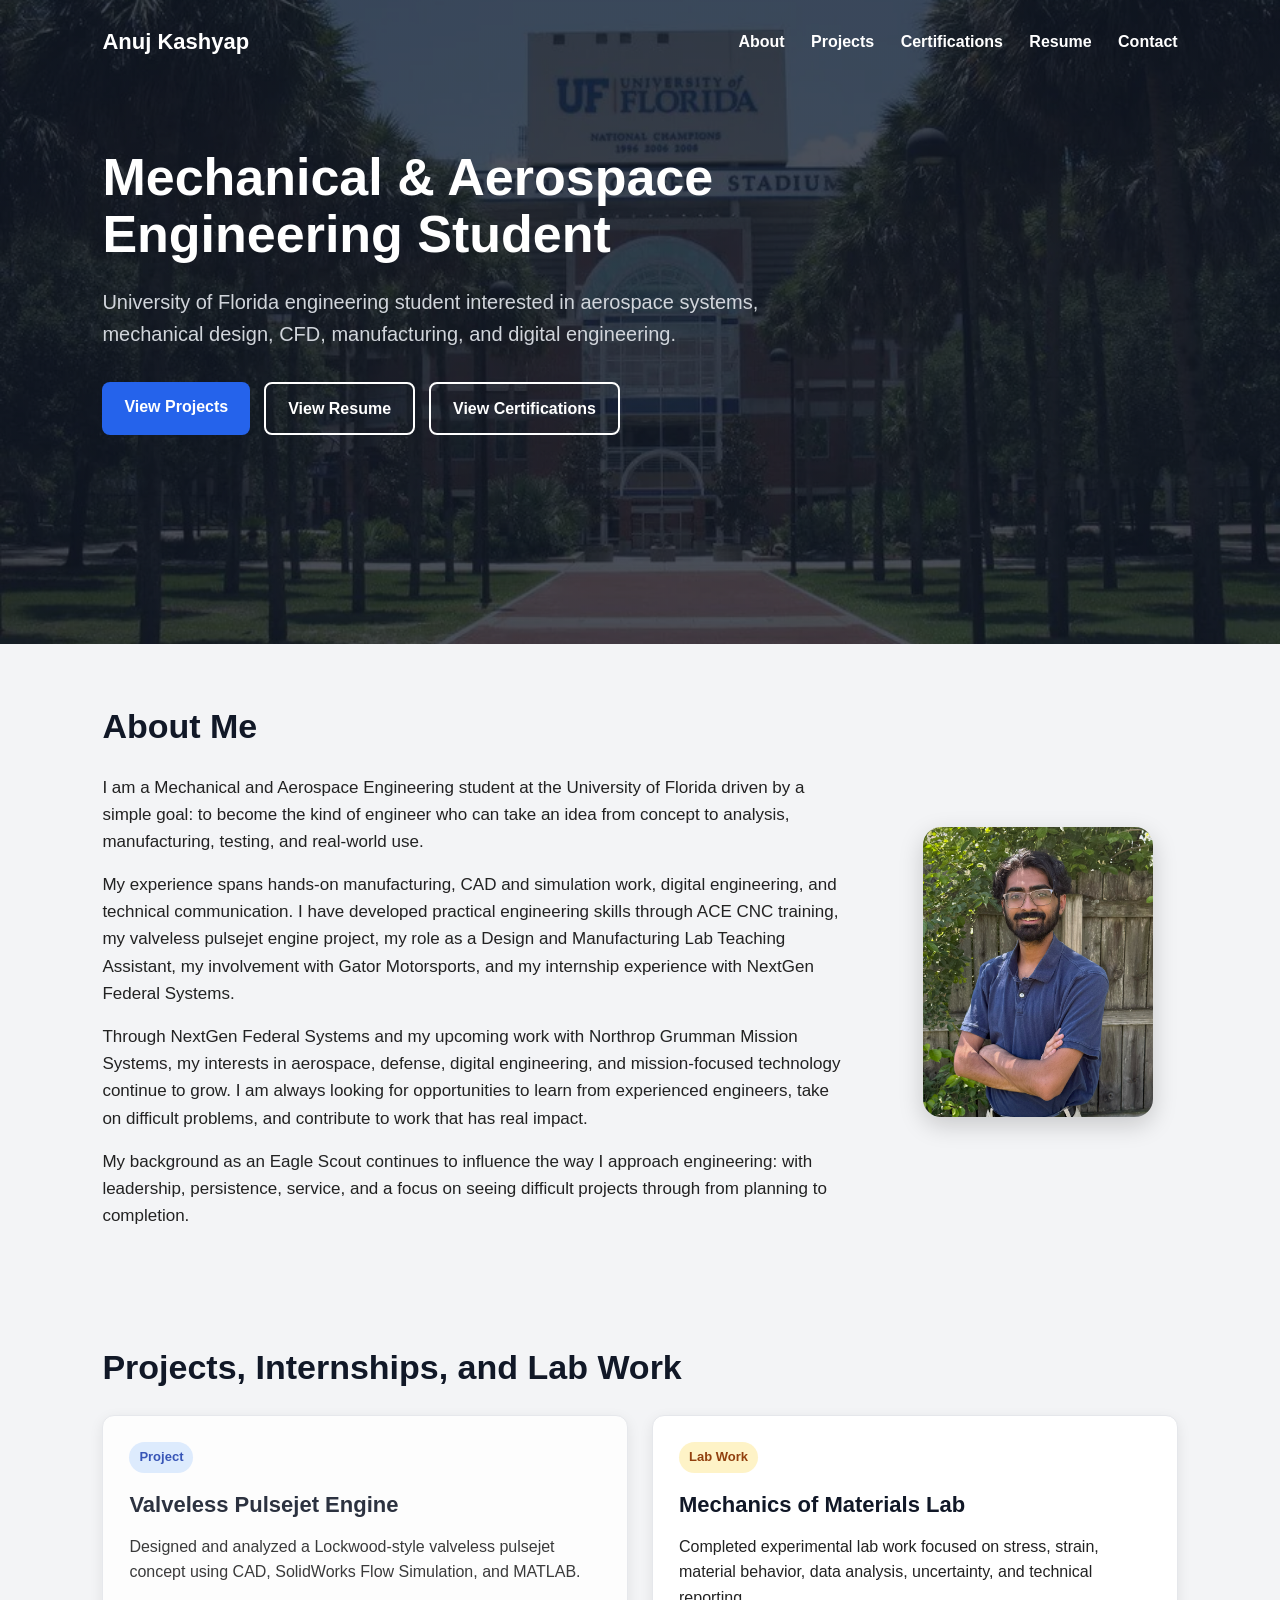
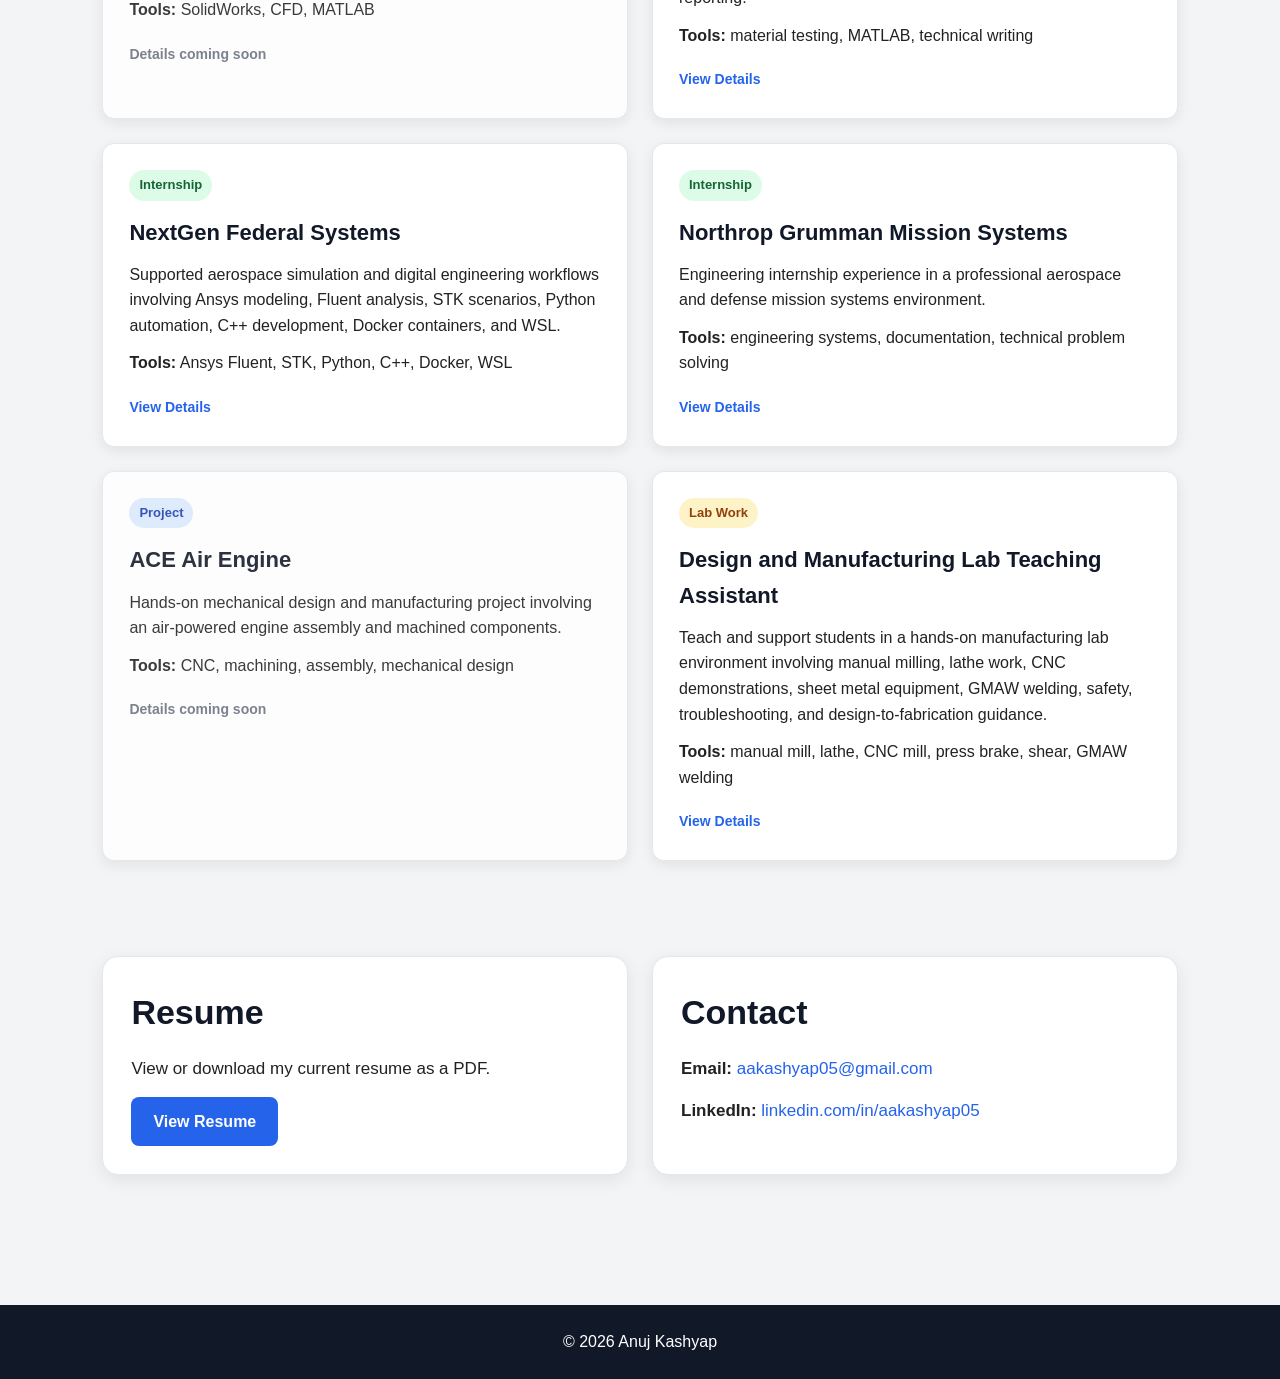
==== commit b48070d9: "Update index.html" ====
--- a/index.html
+++ b/index.html
@@ -19,7 +19,7 @@
       nextgen: true,
       northrop: true,
       aceAirEngine: false,
-      dmlTa: false
+      dmlTa: true
     };
   </script>
 </head>
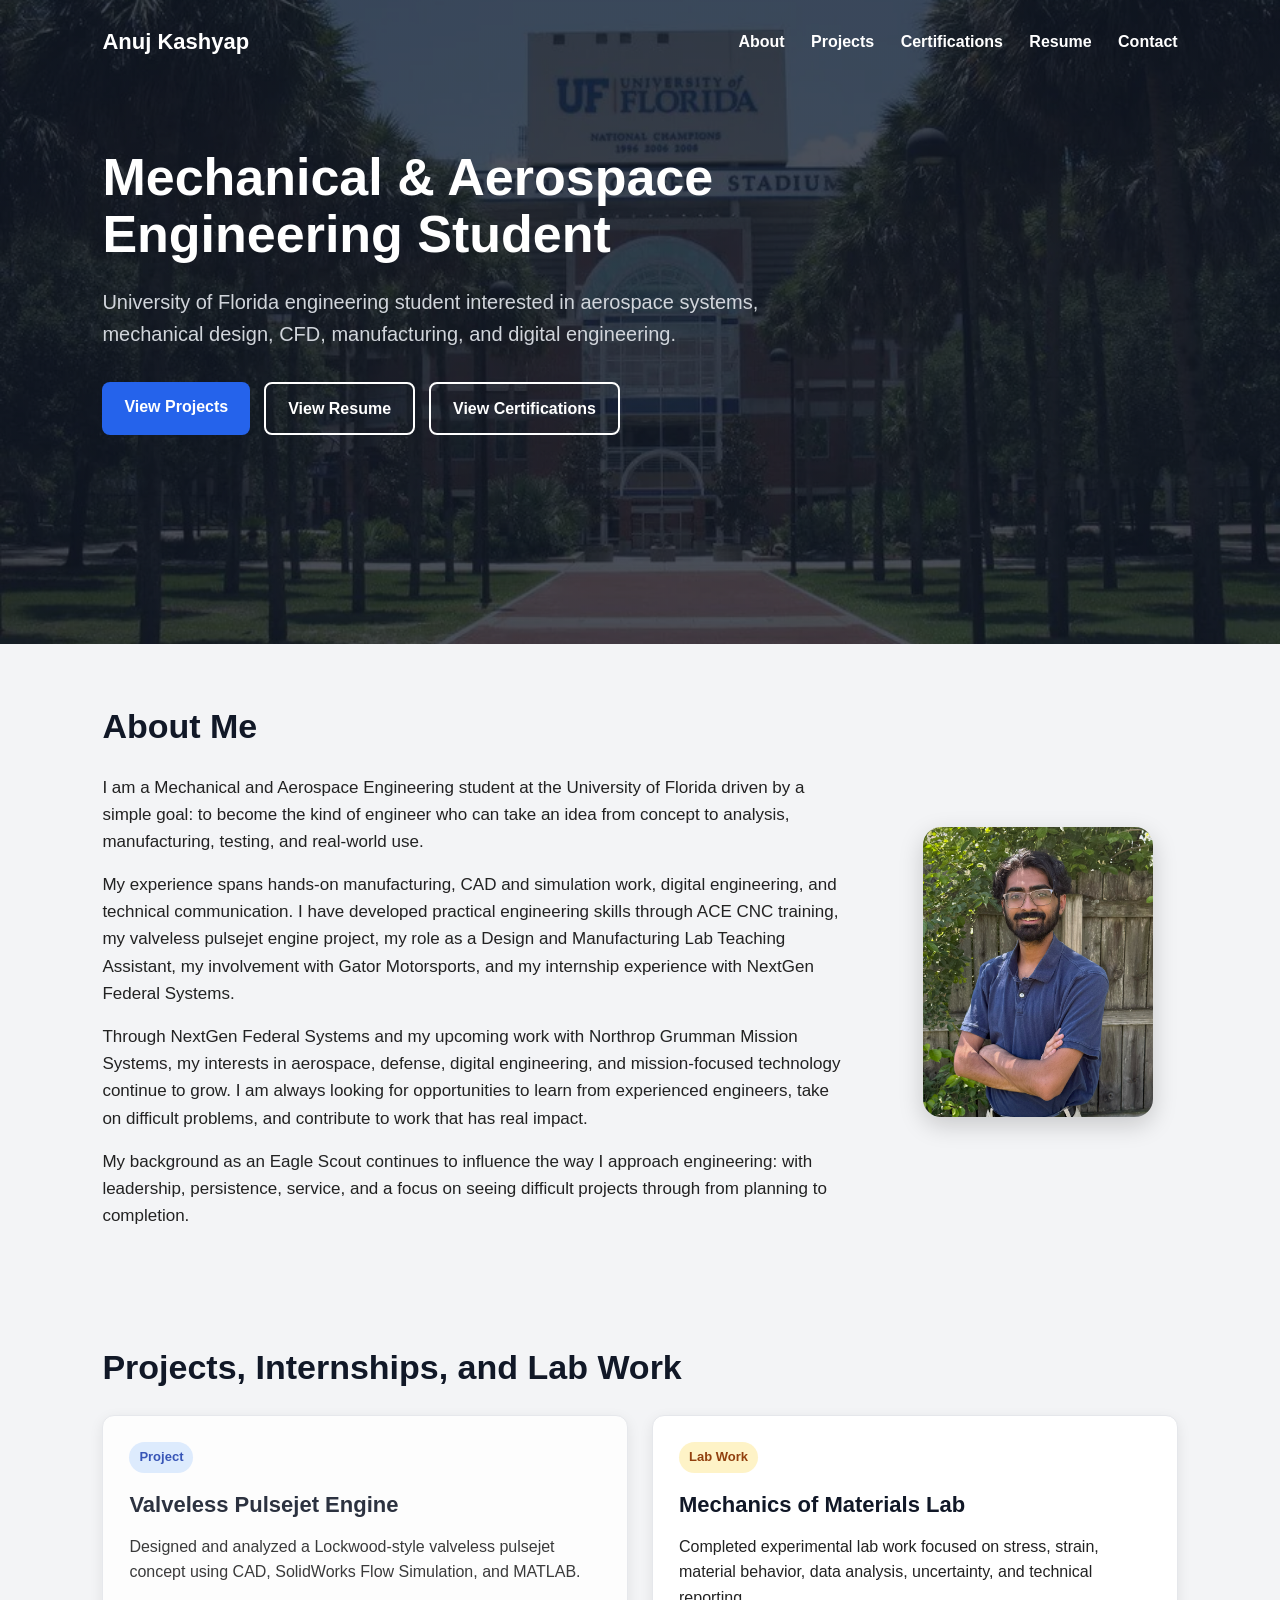
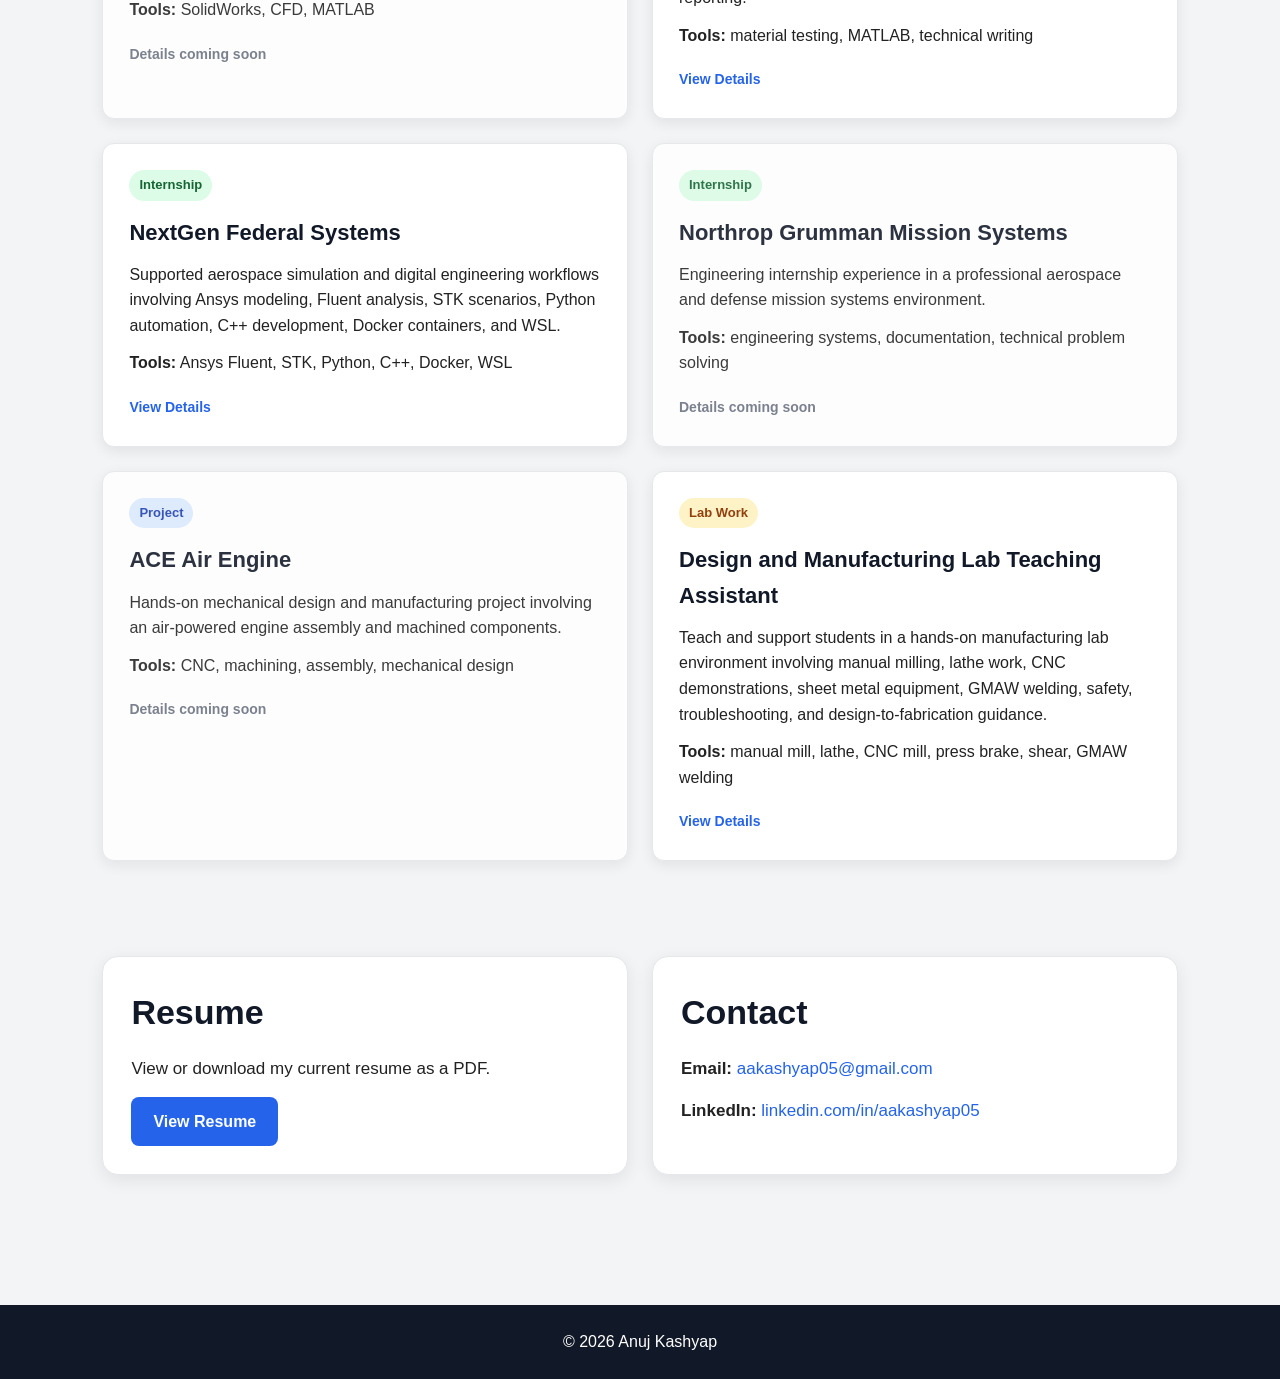
==== commit b63e303b: "Update index.html" ====
--- a/index.html
+++ b/index.html
@@ -17,7 +17,7 @@
       pulsejet: false,
       momLab: true,
       nextgen: true,
-      northrop: true,
+      northrop: false,
       aceAirEngine: false,
       dmlTa: true
     };
--- a/style.css
+++ b/style.css
@@ -511,8 +511,6 @@
   max-height: 165px;
 }
 
-/* Optional button style if you ever link a PDF certificate */
-
 .cert-button {
   display: inline-block;
   margin-top: 8px;
@@ -644,8 +642,6 @@
 .mom-page {
   max-width: 1150px;
 }
-
-/* Hero */
 
 .mom-hero {
   background:
@@ -699,8 +695,6 @@
   font-weight: 700;
 }
 
-/* Stats */
-
 .mom-stat-grid {
   display: grid;
   grid-template-columns: repeat(4, 1fr);
@@ -730,8 +724,6 @@
   font-size: 14px;
   font-weight: 700;
 }
-
-/* Overview split */
 
 .mom-split-section {
   display: grid;
@@ -769,8 +761,6 @@
   margin-bottom: 0;
 }
 
-/* Technical progression */
-
 .mom-process-section {
   background: #0f172a;
   color: white;
@@ -817,8 +807,6 @@
   font-size: 14px;
   margin-bottom: 0;
 }
-
-/* Section heading */
 
 .mom-section-heading {
   margin-bottom: 20px;
@@ -836,8 +824,6 @@
 .mom-section-heading h2 {
   margin-top: 0;
 }
-
-/* Reports */
 
 .reports-section {
   background: transparent;
@@ -978,8 +964,6 @@
   background: #1d4ed8;
 }
 
-/* Skills */
-
 .mom-skills-section {
   background:
     radial-gradient(circle at bottom right, rgba(37, 99, 235, 0.18), transparent 38%),
@@ -1020,8 +1004,6 @@
   font-size: 16px;
 }
 
-/* Closing */
-
 .mom-closing-section {
   background: white;
   border: 1px solid #e5e7eb;
@@ -1043,182 +1025,12 @@
 }
 
 /* =========================
-   FOOTER
-========================= */
-
-footer {
-  text-align: center;
-  padding: 24px;
-  background: #111827;
-  color: white;
-}
-
-/* =========================
-   MOBILE
-========================= */
-
-@media (max-width: 1000px) {
-  .mom-process-grid {
-    grid-template-columns: repeat(2, 1fr);
-  }
-
-  .mom-stat-grid {
-    grid-template-columns: repeat(2, 1fr);
-  }
-}
-
-@media (max-width: 900px) {
-  .report-grid {
-    grid-template-columns: 1fr;
-  }
-
-  .report-card.final-report {
-    grid-column: auto;
-  }
-
-  .mom-split-section {
-    grid-template-columns: 1fr;
-  }
-
-  .final-metrics {
-    grid-template-columns: 1fr;
-  }
-}
-
-@media (max-width: 800px) {
-  .certifications-page .cert-card {
-    grid-template-columns: 1fr;
-  }
-
-  .cert-media {
-    justify-self: start;
-    max-width: 360px;
-  }
-
-  .cert-subgrid {
-    grid-template-columns: 1fr;
-  }
-
-  .cert-subgrid .cert-media {
-    max-width: 360px;
-    justify-self: start;
-  }
-
-  .project-hero-detail {
-    padding: 28px;
-  }
-
-  .project-hero-detail h1 {
-    font-size: 36px;
-  }
-
-  .impact-grid {
-    grid-template-columns: 1fr;
-  }
-
-  .tool-grid {
-    grid-template-columns: 1fr;
-  }
-
-  .mom-hero {
-    padding: 30px;
-  }
-
-  .mom-hero h1 {
-    font-size: 36px;
-  }
-
-  .mom-skills-grid {
-    grid-template-columns: 1fr;
-  }
-}
-
-@media (max-width: 750px) {
-  nav {
-    flex-direction: column;
-    align-items: flex-start;
-    margin-bottom: 60px;
-  }
-
-  .nav-links {
-    margin-top: 16px;
-  }
-
-  .nav-links a {
-    display: inline-block;
-    margin: 8px 14px 0 0;
-  }
-
-  .hero h1 {
-    font-size: 38px;
-  }
-
-  .hero p {
-    font-size: 18px;
-  }
-
-  .about-section {
-    grid-template-columns: 1fr;
-    max-width: none;
-    margin-bottom: 95px;
-  }
-
-  .about-text {
-    max-width: none;
-  }
-
-  .about-image {
-    justify-content: flex-start;
-  }
-
-  .profile-photo {
-    width: 200px !important;
-    max-width: 200px !important;
-    height: 250px !important;
-  }
-
-  .about-image img {
-    width: 200px;
-    max-width: 200px;
-    height: 250px;
-  }
-
-  .project-grid {
-    grid-template-columns: 1fr;
-  }
-
-  .bottom-info {
-    grid-template-columns: 1fr;
-  }
-
-  .page-header {
-    padding: 16px 8%;
-  }
-
-  .detail-page h1 {
-    font-size: 34px;
-  }
-
-  .report-card {
-    padding: 22px;
-  }
-}
-
-@media (max-width: 600px) {
-  .mom-stat-grid,
-  .mom-process-grid {
-    grid-template-columns: 1fr;
-  }
-}
-/* =========================
    DESIGN AND MANUFACTURING LAB TA PAGE
 ========================= */
 
 .dml-page {
   max-width: 1150px;
 }
-
-/* Hero */
 
 .dml-hero {
   background:
@@ -1271,8 +1083,6 @@
   font-size: 14px;
   font-weight: 700;
 }
-
-/* Feature image section */
 
 .dml-photo-feature {
   display: grid;
@@ -1314,8 +1124,6 @@
   line-height: 1.4;
 }
 
-/* Stats */
-
 .dml-stat-grid {
   display: grid;
   grid-template-columns: repeat(4, 1fr);
@@ -1345,8 +1153,6 @@
   font-size: 14px;
   font-weight: 700;
 }
-
-/* Split overview */
 
 .dml-split-section {
   display: grid;
@@ -1384,8 +1190,6 @@
   margin-bottom: 0;
 }
 
-/* Process */
-
 .dml-process-section {
   background: #0f172a;
   color: white;
@@ -1432,8 +1236,6 @@
   font-size: 14px;
   margin-bottom: 0;
 }
-
-/* Section heading */
 
 .dml-section-heading {
   margin-bottom: 20px;
@@ -1452,8 +1254,6 @@
   margin-top: 0;
 }
 
-/* Equipment gallery */
-
 .dml-equipment-section {
   margin-top: 32px;
   margin-bottom: 28px;
@@ -1472,13 +1272,13 @@
   border-radius: 20px;
   overflow: hidden;
   box-shadow: 0 10px 26px rgba(15, 23, 42, 0.22);
-  transition: transform 0.18s ease, box-shadow 0.18s ease, border-color 0.18s ease;
+  transition: none;
+  cursor: default;
 }
 
 .dml-equipment-card:hover {
-  transform: translateY(-3px);
-  border-color: #f59e0b;
-  box-shadow: 0 14px 34px rgba(245, 158, 11, 0.18);
+  transform: none;
+  box-shadow: 0 10px 26px rgba(15, 23, 42, 0.22);
 }
 
 .dml-equipment-card img {
@@ -1517,8 +1317,6 @@
 .featured-equipment {
   border-color: #f59e0b;
 }
-
-/* Skills */
 
 .dml-skills-section {
   background:
@@ -1560,8 +1358,6 @@
   font-size: 16px;
 }
 
-/* Closing */
-
 .dml-closing-section {
   background: white;
   border: 1px solid #e5e7eb;
@@ -1582,13 +1378,28 @@
   font-size: 17px;
 }
 
-/* Mobile */
+/* =========================
+   FOOTER
+========================= */
+
+footer {
+  text-align: center;
+  padding: 24px;
+  background: #111827;
+  color: white;
+}
+
+/* =========================
+   MOBILE
+========================= */
 
 @media (max-width: 1000px) {
+  .mom-process-grid,
   .dml-process-grid {
     grid-template-columns: repeat(2, 1fr);
   }
 
+  .mom-stat-grid,
   .dml-stat-grid {
     grid-template-columns: repeat(2, 1fr);
   }
@@ -1603,30 +1414,138 @@
 }
 
 @media (max-width: 900px) {
+  .report-grid,
+  .dml-equipment-grid {
+    grid-template-columns: 1fr;
+  }
+
+  .report-card.final-report {
+    grid-column: auto;
+  }
+
+  .mom-split-section,
   .dml-split-section {
     grid-template-columns: 1fr;
   }
 
-  .dml-equipment-grid {
+  .final-metrics {
     grid-template-columns: 1fr;
   }
 }
 
 @media (max-width: 800px) {
+  .certifications-page .cert-card {
+    grid-template-columns: 1fr;
+  }
+
+  .cert-media {
+    justify-self: start;
+    max-width: 360px;
+  }
+
+  .cert-subgrid {
+    grid-template-columns: 1fr;
+  }
+
+  .cert-subgrid .cert-media {
+    max-width: 360px;
+    justify-self: start;
+  }
+
+  .project-hero-detail,
+  .mom-hero,
   .dml-hero {
     padding: 30px;
   }
 
+  .project-hero-detail h1,
+  .mom-hero h1,
   .dml-hero h1 {
     font-size: 36px;
   }
 
+  .impact-grid,
+  .tool-grid,
+  .mom-skills-grid,
   .dml-skills-grid {
     grid-template-columns: 1fr;
   }
 }
 
+@media (max-width: 750px) {
+  nav {
+    flex-direction: column;
+    align-items: flex-start;
+    margin-bottom: 60px;
+  }
+
+  .nav-links {
+    margin-top: 16px;
+  }
+
+  .nav-links a {
+    display: inline-block;
+    margin: 8px 14px 0 0;
+  }
+
+  .hero h1 {
+    font-size: 38px;
+  }
+
+  .hero p {
+    font-size: 18px;
+  }
+
+  .about-section {
+    grid-template-columns: 1fr;
+    max-width: none;
+    margin-bottom: 95px;
+  }
+
+  .about-text {
+    max-width: none;
+  }
+
+  .about-image {
+    justify-content: flex-start;
+  }
+
+  .profile-photo {
+    width: 200px !important;
+    max-width: 200px !important;
+    height: 250px !important;
+  }
+
+  .about-image img {
+    width: 200px;
+    max-width: 200px;
+    height: 250px;
+  }
+
+  .project-grid {
+    grid-template-columns: 1fr;
+  }
+
+  .bottom-info {
+    grid-template-columns: 1fr;
+  }
+
+  .page-header {
+    padding: 16px 8%;
+  }
+
+  .detail-page h1 {
+    font-size: 34px;
+  }
+
+  .report-card {
+    padding: 22px;
+  }
+}
+
 @media (max-width: 600px) {
+  .mom-stat-grid,
+  .mom-process-grid,
   .dml-stat-grid,
   .dml-process-grid {
     grid-template-columns: 1fr;
@@ -1637,3 +1556,417 @@
     height: 250px;
   }
 }
+/* =========================
+   NEXTGEN FEDERAL SYSTEMS PAGE - UPDATED
+========================= */
+
+.nxg-page {
+  max-width: 1150px;
+}
+
+/* Hero */
+
+.nxg-hero {
+  background:
+    radial-gradient(circle at top left, rgba(37, 99, 235, 0.36), transparent 35%),
+    radial-gradient(circle at bottom right, rgba(16, 185, 129, 0.18), transparent 36%),
+    linear-gradient(135deg, #0b1220 0%, #111827 55%, #020617 100%);
+  color: white;
+  padding: 44px;
+  border-radius: 22px;
+  margin-bottom: 24px;
+  border: 1px solid #1f2937;
+  box-shadow: 0 12px 32px rgba(15, 23, 42, 0.28);
+}
+
+.nxg-kicker {
+  color: #5eead4 !important;
+  text-transform: uppercase;
+  letter-spacing: 0.13em;
+  font-size: 13px !important;
+  font-weight: 800;
+  margin-bottom: 10px !important;
+}
+
+.nxg-hero h1 {
+  color: white;
+  font-size: 48px;
+  line-height: 1.05;
+  margin-bottom: 16px;
+}
+
+.nxg-lead {
+  max-width: 900px;
+  font-size: 19px !important;
+  color: #d1d5db;
+  margin-bottom: 26px !important;
+}
+
+.nxg-hero-pills {
+  display: flex;
+  flex-wrap: wrap;
+  gap: 10px;
+}
+
+.nxg-hero-pills span {
+  background: rgba(255, 255, 255, 0.08);
+  color: #e5e7eb;
+  border: 1px solid rgba(94, 234, 212, 0.28);
+  padding: 8px 12px;
+  border-radius: 999px;
+  font-size: 14px;
+  font-weight: 700;
+}
+
+/* Stats */
+
+.nxg-stat-grid {
+  display: grid;
+  grid-template-columns: repeat(4, 1fr);
+  gap: 16px;
+  margin-bottom: 28px;
+}
+
+.nxg-stat-card {
+  background: #111827;
+  color: white;
+  border: 1px solid #1f2937;
+  border-radius: 16px;
+  padding: 20px;
+  box-shadow: 0 8px 22px rgba(15, 23, 42, 0.18);
+}
+
+.nxg-stat-card strong {
+  display: block;
+  font-size: 26px;
+  line-height: 1.1;
+  color: #5eead4;
+  margin-bottom: 6px;
+}
+
+.nxg-stat-card span {
+  color: #d1d5db;
+  font-size: 14px;
+  font-weight: 700;
+}
+
+/* Overview split */
+
+.nxg-split-section {
+  display: grid;
+  grid-template-columns: 1.4fr 0.8fr;
+  gap: 24px;
+  align-items: stretch;
+  background: white;
+  padding: 30px;
+  border-radius: 18px;
+  border: 1px solid #e5e7eb;
+  box-shadow: 0 5px 18px rgba(0, 0, 0, 0.07);
+  margin-bottom: 28px;
+}
+
+.nxg-split-section h2 {
+  margin-top: 0;
+}
+
+.nxg-callout {
+  background: #0f172a;
+  color: white;
+  border-radius: 16px;
+  padding: 24px;
+  border: 1px solid #1f2937;
+}
+
+.nxg-callout h3 {
+  font-size: 22px;
+  margin-bottom: 12px;
+  color: white;
+}
+
+.nxg-callout p {
+  color: #d1d5db;
+  margin-bottom: 0;
+}
+
+/* Process */
+
+.nxg-process-section {
+  background: #0f172a;
+  color: white;
+  padding: 30px;
+  border-radius: 18px;
+  border: 1px solid #1f2937;
+  box-shadow: 0 8px 24px rgba(15, 23, 42, 0.22);
+  margin-bottom: 28px;
+}
+
+.nxg-process-section h2 {
+  color: white;
+  margin-top: 0;
+}
+
+.nxg-process-grid {
+  display: grid;
+  grid-template-columns: repeat(5, 1fr);
+  gap: 14px;
+}
+
+.nxg-process-grid div {
+  background: rgba(255, 255, 255, 0.04);
+  border: 1px solid #334155;
+  border-radius: 14px;
+  padding: 18px;
+}
+
+.nxg-process-grid span {
+  display: inline-block;
+  color: #5eead4;
+  font-weight: 900;
+  margin-bottom: 10px;
+}
+
+.nxg-process-grid h3 {
+  color: white;
+  font-size: 18px;
+  margin-bottom: 8px;
+}
+
+.nxg-process-grid p {
+  color: #cbd5e1;
+  font-size: 14px;
+  margin-bottom: 0;
+}
+
+/* Section heading */
+
+.nxg-section-heading {
+  margin-bottom: 20px;
+}
+
+.nxg-section-heading p {
+  color: #14b8a6;
+  text-transform: uppercase;
+  letter-spacing: 0.13em;
+  font-size: 13px;
+  font-weight: 900;
+  margin-bottom: 4px;
+}
+
+.nxg-section-heading h2 {
+  margin-top: 0;
+}
+
+/* Work cards */
+
+.nxg-work-section {
+  margin-top: 32px;
+  margin-bottom: 28px;
+}
+
+.nxg-work-grid {
+  display: grid;
+  grid-template-columns: repeat(2, 1fr);
+  gap: 24px;
+}
+
+.nxg-work-card {
+  background:
+    linear-gradient(180deg, rgba(15, 23, 42, 0.96), rgba(17, 24, 39, 1));
+  border: 1px solid #263244;
+  border-radius: 20px;
+  padding: 28px;
+  box-shadow: 0 10px 26px rgba(15, 23, 42, 0.22);
+  display: flex;
+  flex-direction: column;
+}
+
+.featured-nxg-card {
+  border-color: #14b8a6;
+}
+
+.nxg-work-topline {
+  display: flex;
+  flex-wrap: wrap;
+  gap: 8px;
+  margin-bottom: 14px;
+}
+
+.nxg-work-topline span {
+  display: inline-block;
+  padding: 6px 11px;
+  border-radius: 999px;
+  font-size: 12px;
+  font-weight: 900;
+}
+
+.nxg-work-topline span:first-child {
+  background: #14b8a6;
+  color: #022c22;
+}
+
+.nxg-work-topline span:last-child {
+  background: #1f2937;
+  color: #e5e7eb;
+  border: 1px solid #334155;
+}
+
+.nxg-work-card h3 {
+  color: white;
+  font-size: 22px;
+  line-height: 1.25;
+  margin-bottom: 12px;
+}
+
+.nxg-work-card p {
+  color: #d1d5db;
+  margin-bottom: 15px;
+  font-size: 16px;
+}
+
+.nxg-metrics {
+  display: grid;
+  grid-template-columns: 1fr;
+  gap: 10px;
+  margin: 10px 0 0 0;
+}
+
+.nxg-metrics div {
+  background: rgba(255, 255, 255, 0.045);
+  border: 1px solid #334155;
+  border-radius: 12px;
+  padding: 13px 14px;
+}
+
+.nxg-metrics strong {
+  display: block;
+  color: white;
+  font-size: 12px;
+  text-transform: uppercase;
+  letter-spacing: 0.08em;
+  margin-bottom: 5px;
+}
+
+.nxg-metrics span {
+  color: #cbd5e1;
+  font-size: 15px;
+}
+
+/* Skills */
+
+.nxg-skills-section {
+  background:
+    radial-gradient(circle at bottom right, rgba(20, 184, 166, 0.18), transparent 38%),
+    linear-gradient(180deg, #111827 0%, #0f172a 100%);
+  border: 1px solid #1f2937;
+  border-radius: 20px;
+  padding: 30px;
+  box-shadow: 0 10px 26px rgba(15, 23, 42, 0.22);
+  margin-top: 28px;
+}
+
+.nxg-skills-section h2 {
+  color: white;
+}
+
+.nxg-skills-grid {
+  display: grid;
+  grid-template-columns: repeat(2, 1fr);
+  gap: 20px;
+}
+
+.nxg-skills-grid div {
+  background: rgba(255, 255, 255, 0.045);
+  border: 1px solid #334155;
+  border-radius: 14px;
+  padding: 18px;
+}
+
+.nxg-skills-grid h3 {
+  color: white;
+  margin-bottom: 8px;
+  font-size: 18px;
+}
+
+.nxg-skills-grid p {
+  color: #d1d5db;
+  margin-bottom: 0;
+  font-size: 16px;
+}
+
+/* Why / closing */
+
+.nxg-why-section {
+  background: white;
+  border: 1px solid #e5e7eb;
+  border-radius: 20px;
+  padding: 34px;
+  box-shadow: 0 8px 24px rgba(0, 0, 0, 0.08);
+  margin-top: 28px;
+}
+
+.nxg-why-section h2 {
+  font-size: 34px;
+  margin-top: 0;
+  margin-bottom: 14px;
+  color: #111827;
+}
+
+.nxg-why-section p {
+  font-size: 17px;
+}
+
+.nxg-note-section {
+  background: #f8fafc;
+  border: 1px solid #e5e7eb;
+  border-radius: 20px;
+  padding: 26px;
+  margin-top: 28px;
+  box-shadow: 0 5px 18px rgba(0, 0, 0, 0.05);
+}
+
+.nxg-note-section h2 {
+  margin-top: 0;
+}
+
+/* Mobile */
+
+@media (max-width: 1000px) {
+  .nxg-process-grid {
+    grid-template-columns: repeat(2, 1fr);
+  }
+
+  .nxg-stat-grid {
+    grid-template-columns: repeat(2, 1fr);
+  }
+}
+
+@media (max-width: 900px) {
+  .nxg-split-section {
+    grid-template-columns: 1fr;
+  }
+
+  .nxg-work-grid {
+    grid-template-columns: 1fr;
+  }
+}
+
+@media (max-width: 800px) {
+  .nxg-hero {
+    padding: 30px;
+  }
+
+  .nxg-hero h1 {
+    font-size: 36px;
+  }
+
+  .nxg-skills-grid {
+    grid-template-columns: 1fr;
+  }
+}
+
+@media (max-width: 600px) {
+  .nxg-stat-grid,
+  .nxg-process-grid {
+    grid-template-columns: 1fr;
+  }
+}
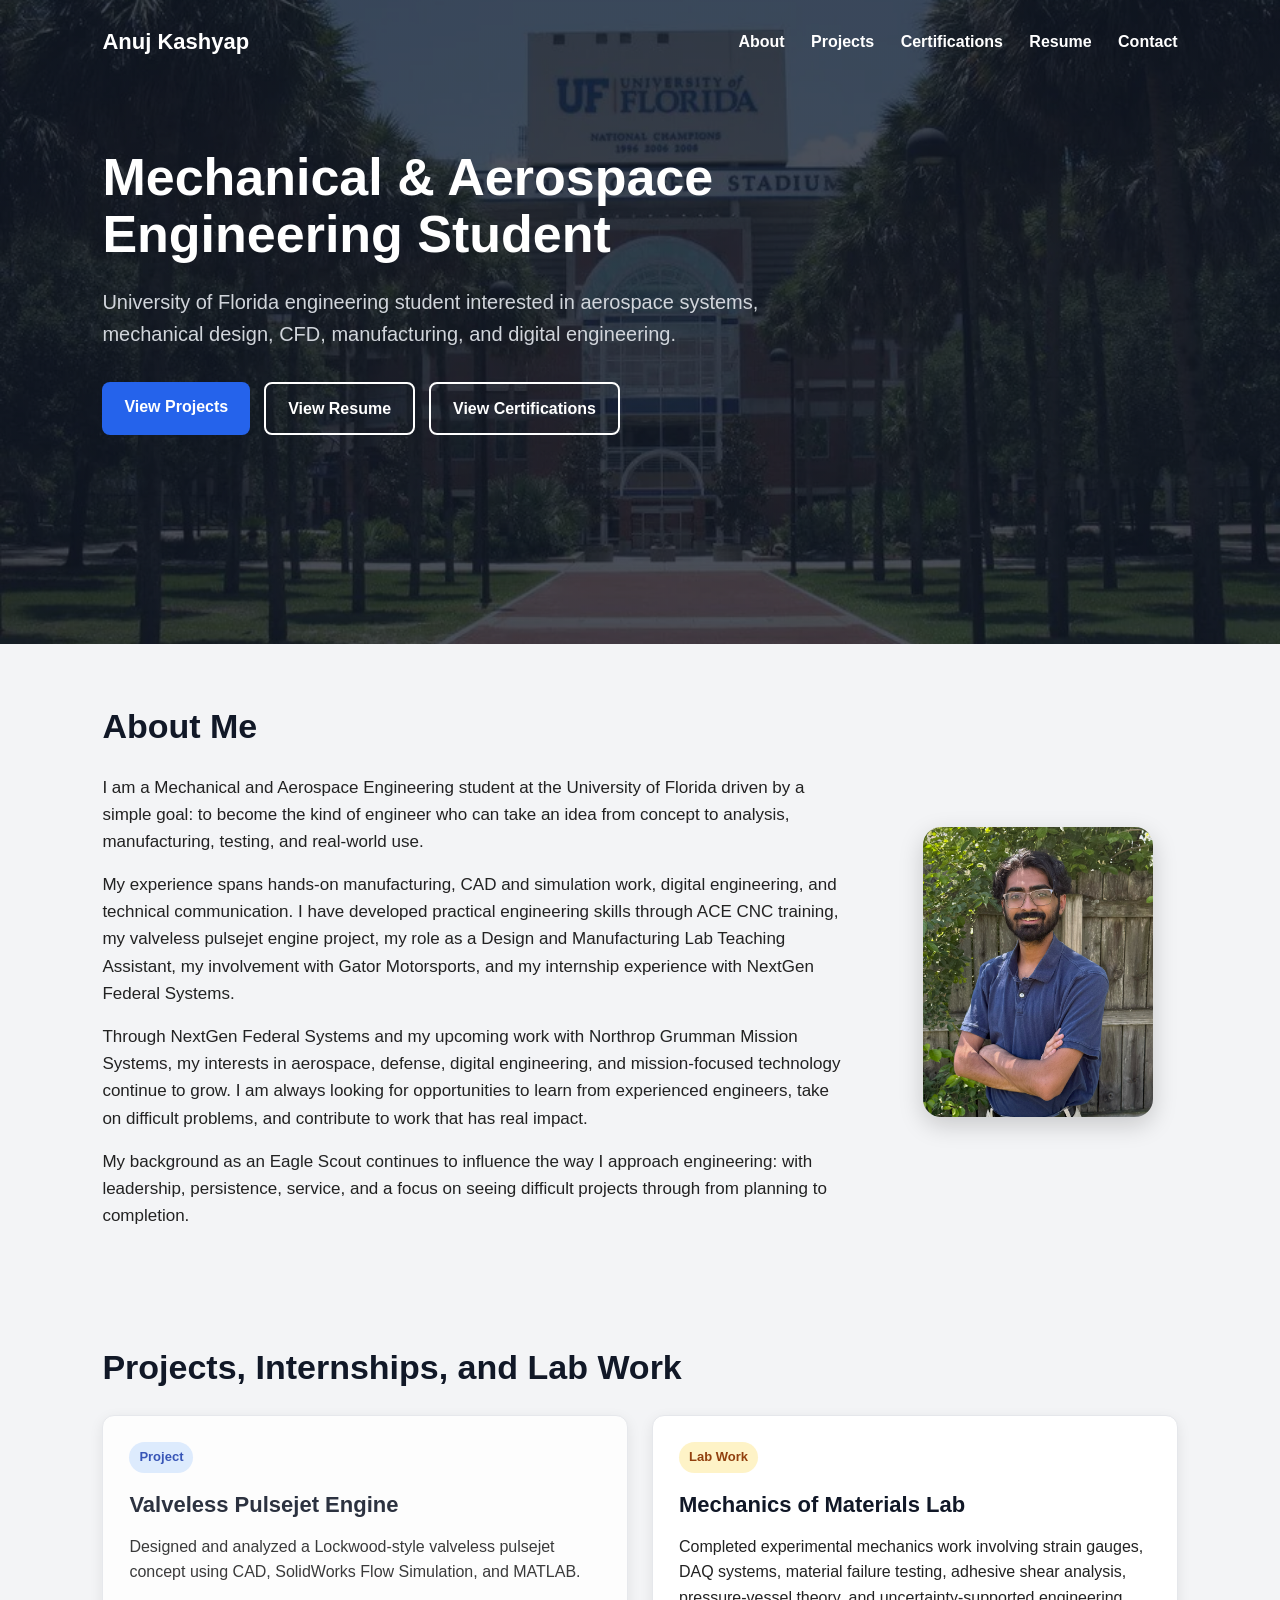
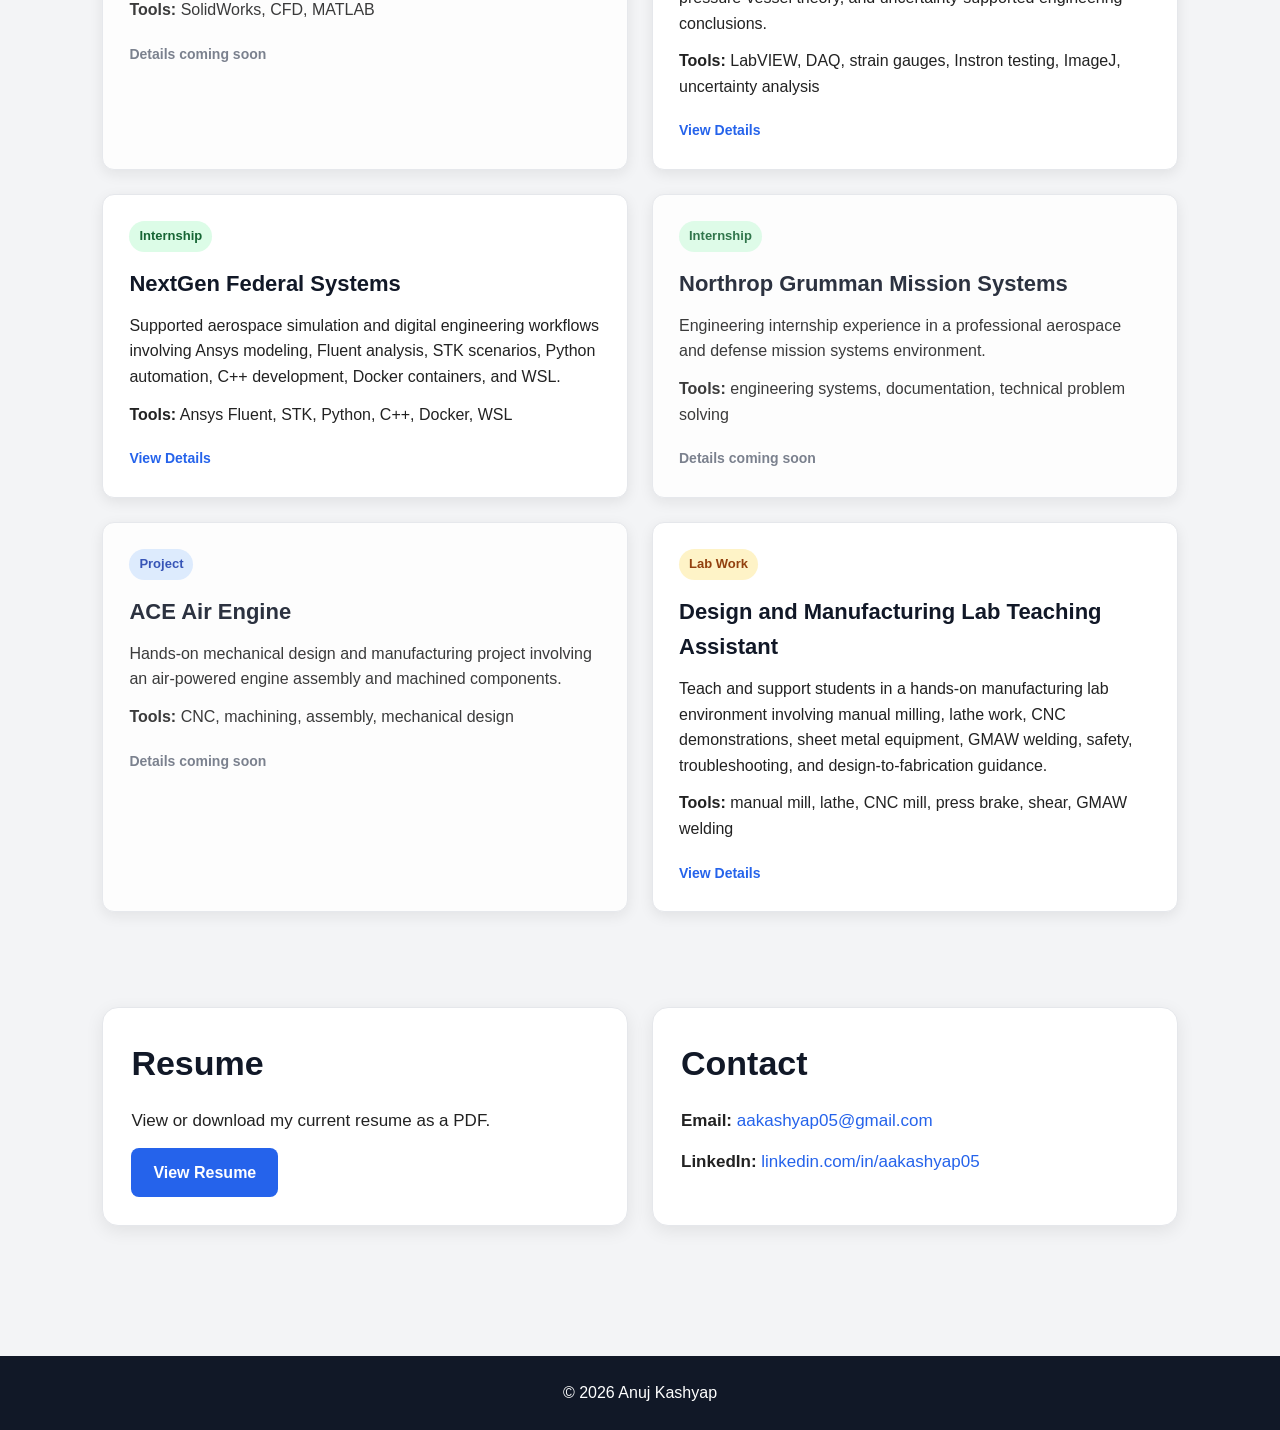
==== commit 340cb1f1: "Update index.html" ====
--- a/index.html
+++ b/index.html
@@ -95,7 +95,7 @@
 
       <div class="project-grid">
 
-        <a class="project-card project-link" href="pulsejet.html" data-project="pulsejet">
+        <a class="project-card project-link" data-url="pulsejet.html" data-project="pulsejet">
           <span class="tag project-tag">Project</span>
           <h3>Valveless Pulsejet Engine</h3>
           <p>
@@ -106,30 +106,31 @@
           <span class="card-status">View Details</span>
         </a>
 
-        <a class="project-card project-link" href="mom-lab.html" data-project="momLab">
+        <a class="project-card project-link" data-url="mom-lab.html" data-project="momLab">
           <span class="tag lab-tag">Lab Work</span>
           <h3>Mechanics of Materials Lab</h3>
           <p>
-            Completed experimental lab work focused on stress, strain, material behavior,
-            data analysis, uncertainty, and technical reporting.
-          </p>
-          <p><strong>Tools:</strong> material testing, MATLAB, technical writing</p>
-          <span class="card-status">View Details</span>
-        </a>
-
-        <a class="project-card project-link" href="nextgen.html" data-project="nextgen">
-  <span class="tag internship-tag">Internship</span>
-  <h3>NextGen Federal Systems</h3>
-  <p>
-    Supported aerospace simulation and digital engineering workflows involving Ansys
-    modeling, Fluent analysis, STK scenarios, Python automation, C++ development,
-    Docker containers, and WSL.
-  </p>
-  <p><strong>Tools:</strong> Ansys Fluent, STK, Python, C++, Docker, WSL</p>
-  <span class="card-status">View Details</span>
-</a>
-
-        <a class="project-card project-link" href="northrop.html" data-project="northrop">
+            Completed experimental mechanics work involving strain gauges, DAQ systems,
+            material failure testing, adhesive shear analysis, pressure-vessel theory,
+            and uncertainty-supported engineering conclusions.
+          </p>
+          <p><strong>Tools:</strong> LabVIEW, DAQ, strain gauges, Instron testing, ImageJ, uncertainty analysis</p>
+          <span class="card-status">View Details</span>
+        </a>
+
+        <a class="project-card project-link" data-url="nextgen.html" data-project="nextgen">
+          <span class="tag internship-tag">Internship</span>
+          <h3>NextGen Federal Systems</h3>
+          <p>
+            Supported aerospace simulation and digital engineering workflows involving Ansys
+            modeling, Fluent analysis, STK scenarios, Python automation, C++ development,
+            Docker containers, and WSL.
+          </p>
+          <p><strong>Tools:</strong> Ansys Fluent, STK, Python, C++, Docker, WSL</p>
+          <span class="card-status">View Details</span>
+        </a>
+
+        <a class="project-card project-link" data-url="northrop.html" data-project="northrop">
           <span class="tag internship-tag">Internship</span>
           <h3>Northrop Grumman Mission Systems</h3>
           <p>
@@ -140,7 +141,7 @@
           <span class="card-status">View Details</span>
         </a>
 
-        <a class="project-card project-link" href="ace-air-engine.html" data-project="aceAirEngine">
+        <a class="project-card project-link" data-url="ace-air-engine.html" data-project="aceAirEngine">
           <span class="tag project-tag">Project</span>
           <h3>ACE Air Engine</h3>
           <p>
@@ -151,17 +152,17 @@
           <span class="card-status">View Details</span>
         </a>
 
-        <a class="project-card project-link" href="dml-ta.html" data-project="dmlTa">
-  <span class="tag lab-tag">Lab Work</span>
-  <h3>Design and Manufacturing Lab Teaching Assistant</h3>
-  <p>
-    Teach and support students in a hands-on manufacturing lab environment involving manual
-    milling, lathe work, CNC demonstrations, sheet metal equipment, GMAW welding, safety,
-    troubleshooting, and design-to-fabrication guidance.
-  </p>
-  <p><strong>Tools:</strong> manual mill, lathe, CNC mill, press brake, shear, GMAW welding</p>
-  <span class="card-status">View Details</span>
-</a>
+        <a class="project-card project-link" data-url="dml-ta.html" data-project="dmlTa">
+          <span class="tag lab-tag">Lab Work</span>
+          <h3>Design and Manufacturing Lab Teaching Assistant</h3>
+          <p>
+            Teach and support students in a hands-on manufacturing lab environment involving manual
+            milling, lathe work, CNC demonstrations, sheet metal equipment, GMAW welding, safety,
+            troubleshooting, and design-to-fabrication guidance.
+          </p>
+          <p><strong>Tools:</strong> manual mill, lathe, CNC mill, press brake, shear, GMAW welding</p>
+          <span class="card-status">View Details</span>
+        </a>
 
       </div>
     </section>
@@ -202,7 +203,13 @@
         const isEnabled = PROJECT_LINKS_ENABLED[projectKey] === true;
         const status = card.querySelector(".card-status");
 
-        if (!isEnabled) {
+        if (isEnabled) {
+          card.setAttribute("href", card.dataset.url);
+
+          if (status) {
+            status.textContent = "View Details";
+          }
+        } else {
           card.classList.add("disabled-card");
           card.removeAttribute("href");
           card.setAttribute("aria-disabled", "true");
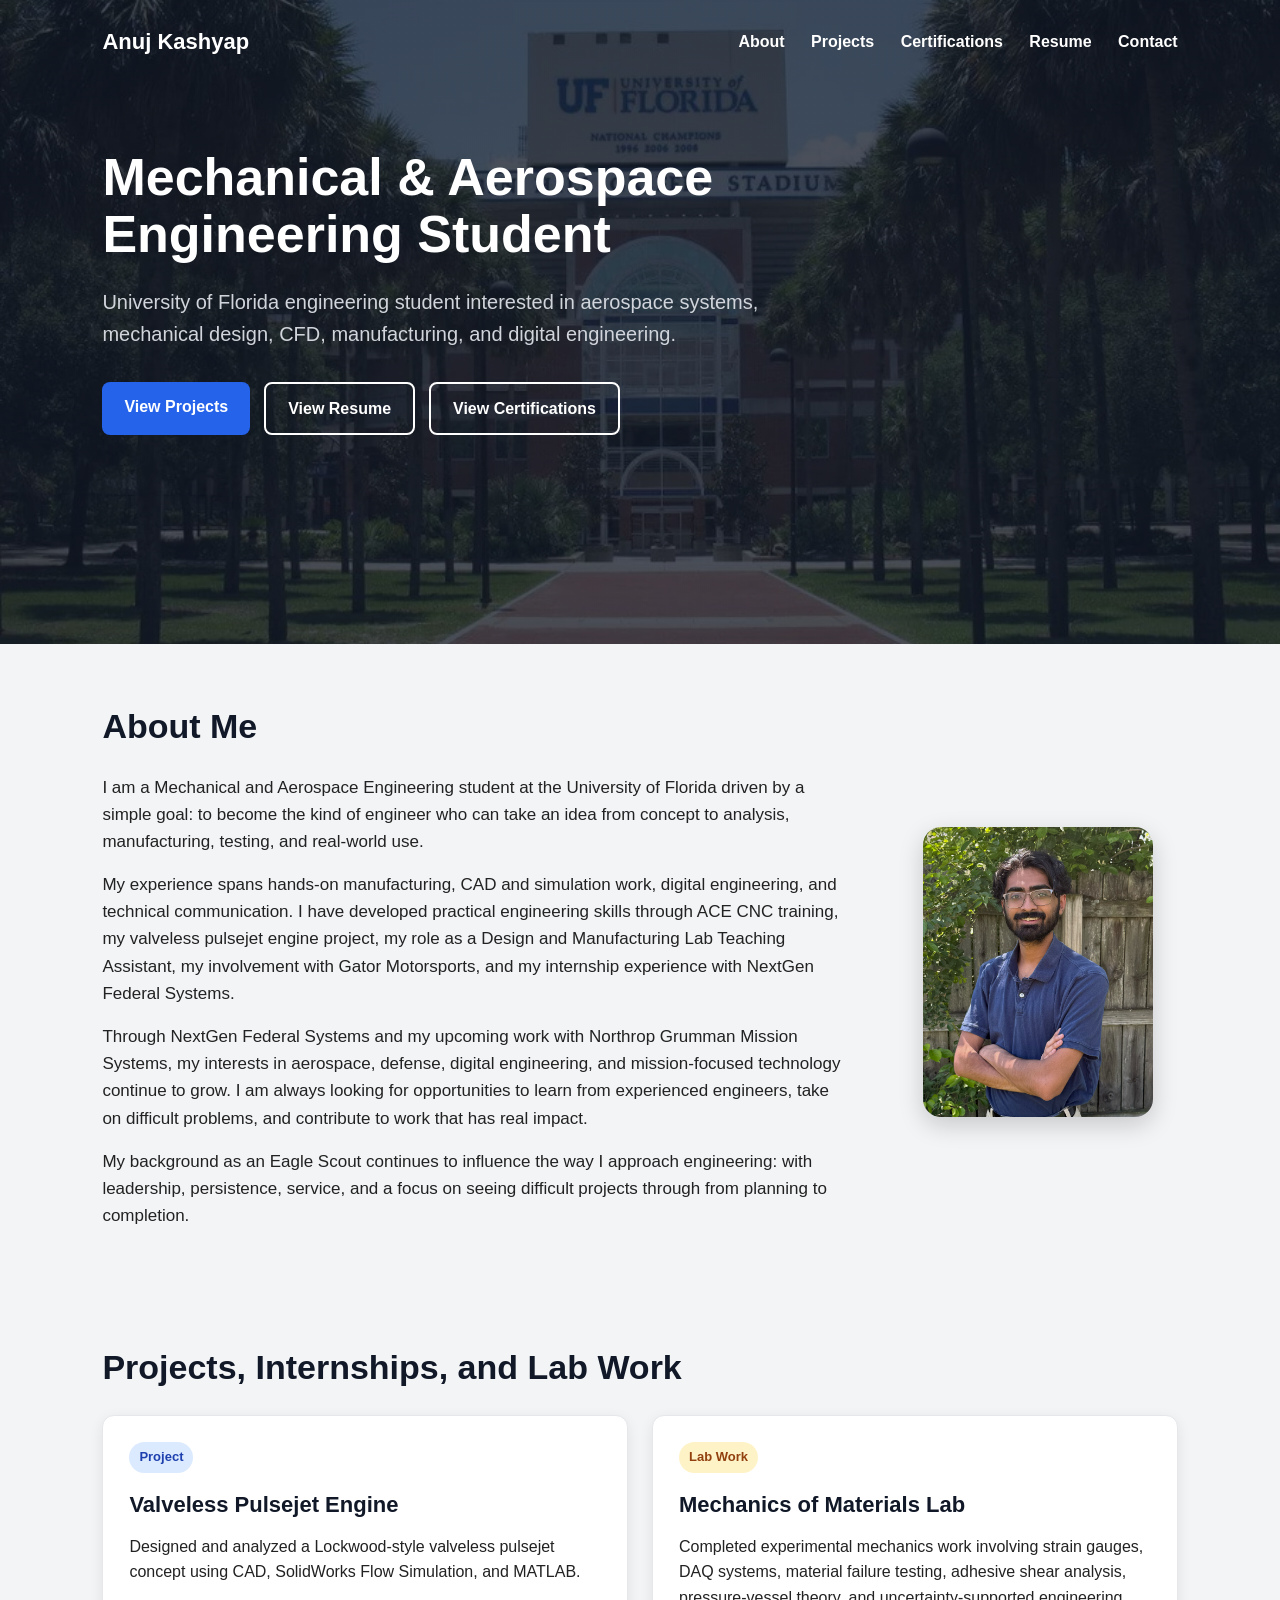
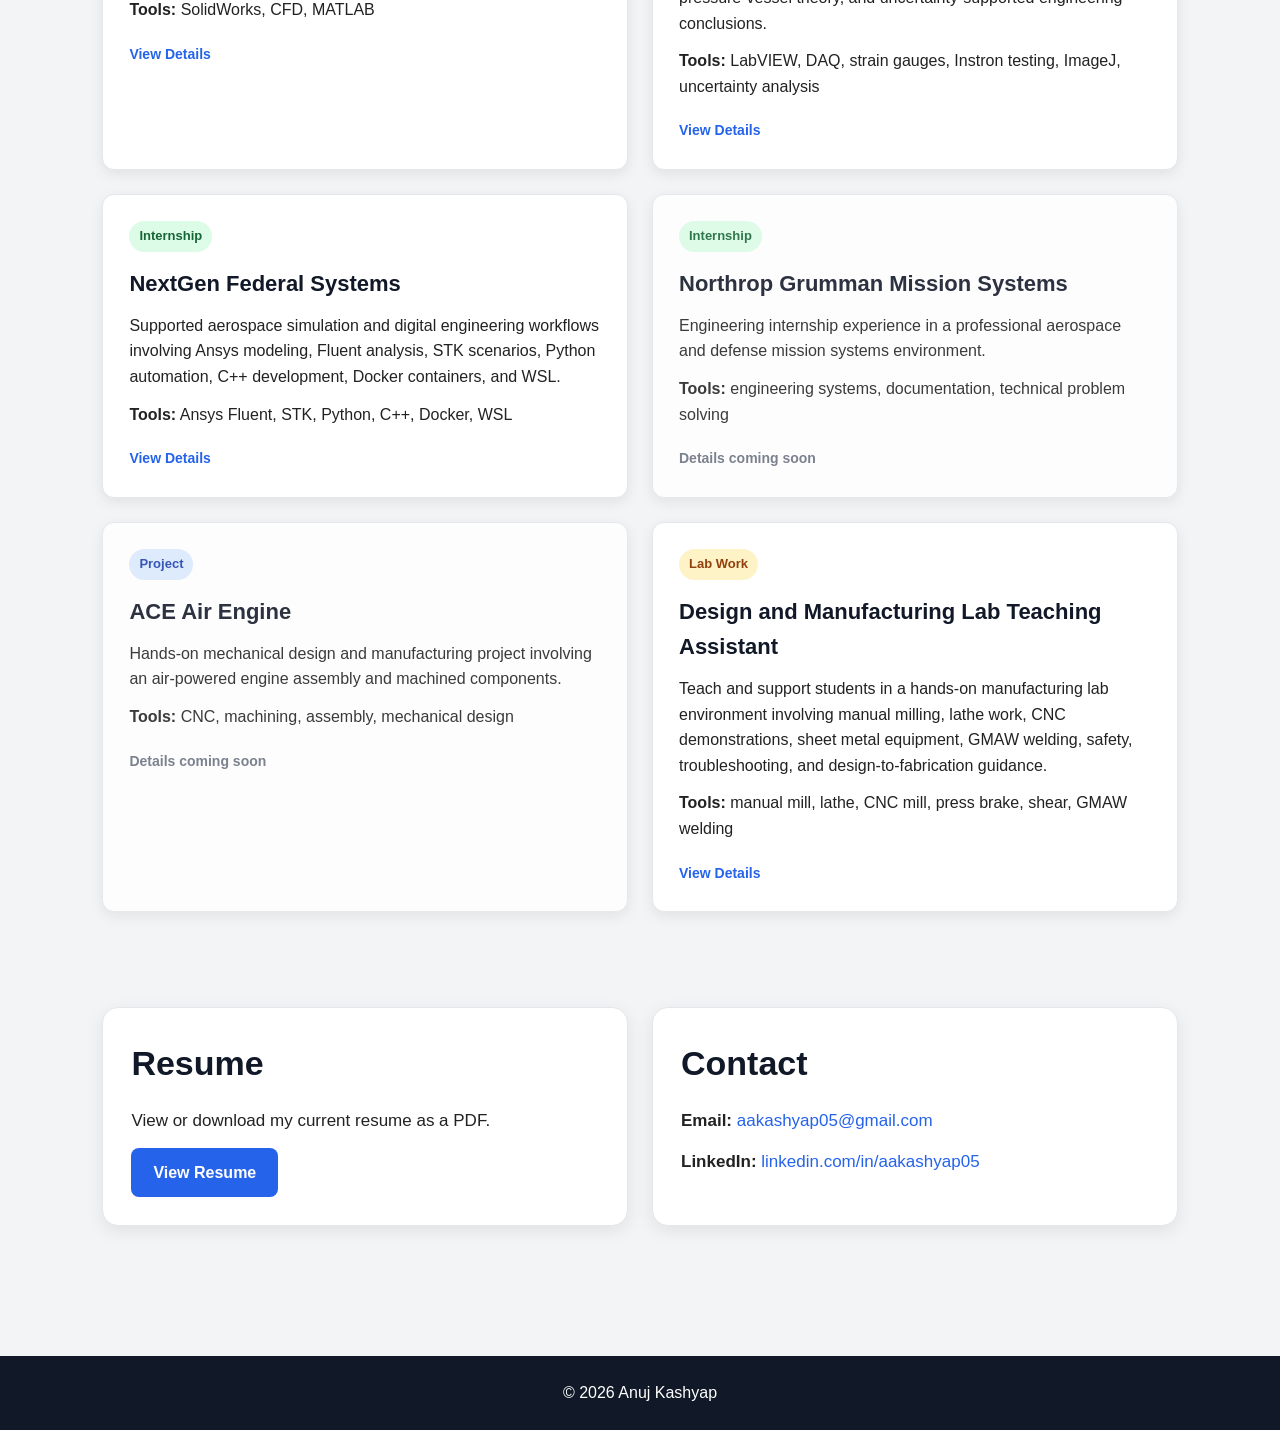
==== commit c3431208: "Update index.html" ====
--- a/index.html
+++ b/index.html
@@ -14,7 +14,7 @@
   -->
   <script>
     const PROJECT_LINKS_ENABLED = {
-      pulsejet: false,
+      pulsejet: true,
       momLab: true,
       nextgen: true,
       northrop: false,
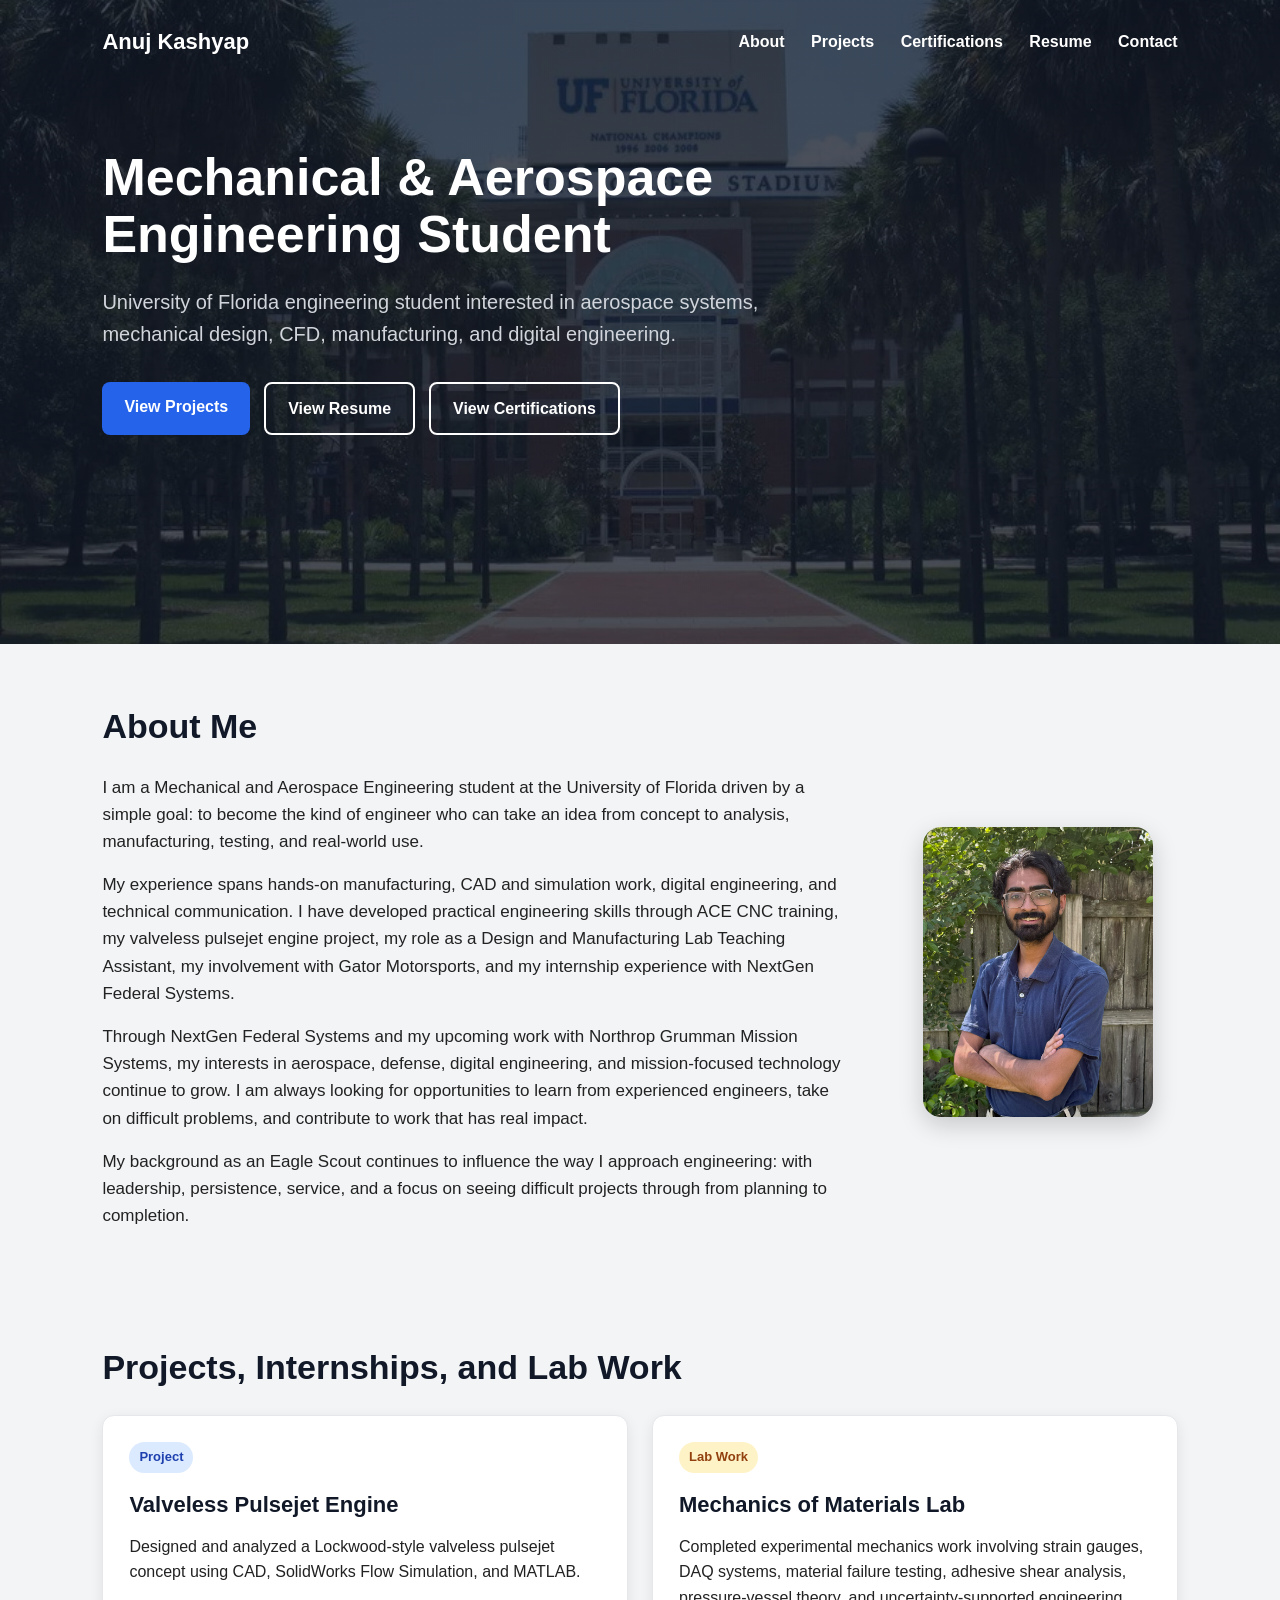
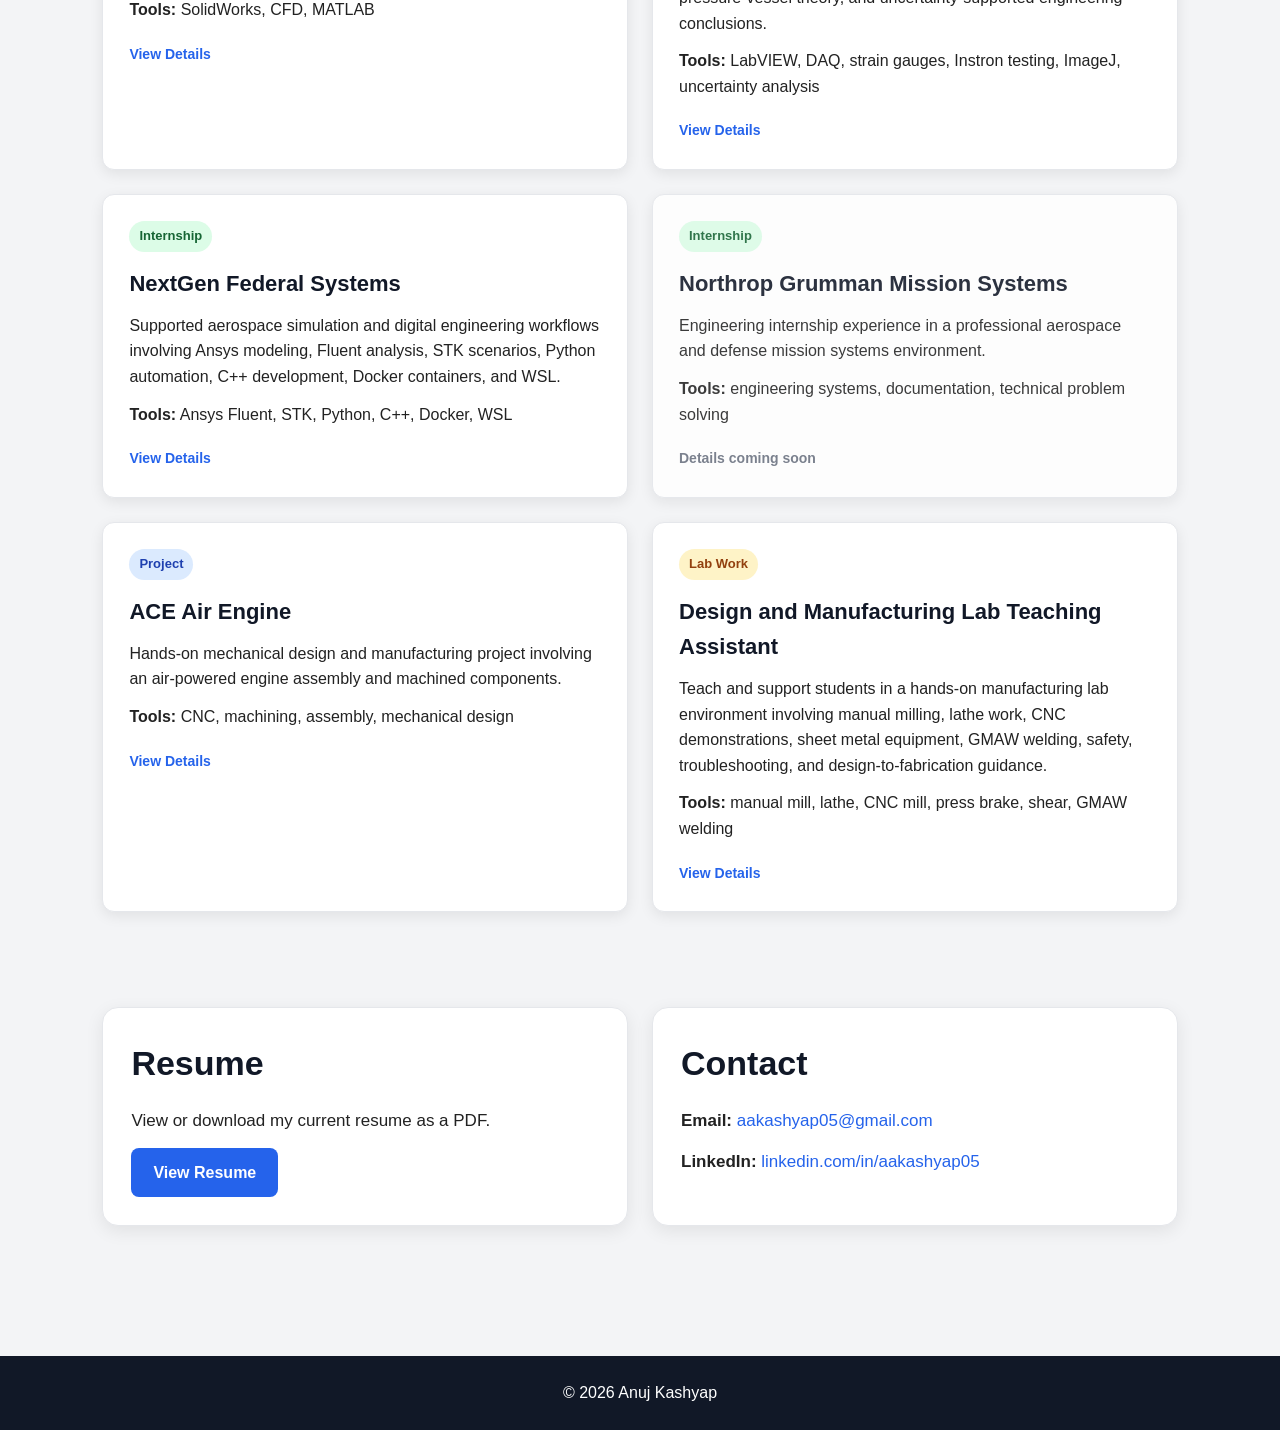
==== commit d8201168: "Update index.html" ====
--- a/index.html
+++ b/index.html
@@ -18,7 +18,7 @@
       momLab: true,
       nextgen: true,
       northrop: false,
-      aceAirEngine: false,
+      aceAirEngine: true,
       dmlTa: true
     };
   </script>
--- a/style.css
+++ b/style.css
@@ -377,6 +377,34 @@
   margin-top: 24px;
 }
 
+/* Generic detail hero for simple pages */
+
+.project-hero-detail {
+  background: #111827;
+  color: white;
+  padding: 38px;
+  border-radius: 18px;
+  margin-bottom: 28px;
+  box-shadow: 0 8px 24px rgba(0, 0, 0, 0.12);
+}
+
+.project-hero-detail h1 {
+  color: white;
+  font-size: 46px;
+  margin-bottom: 14px;
+}
+
+.project-lead {
+  max-width: 850px;
+  font-size: 19px !important;
+  color: #d1d5db;
+  margin-bottom: 24px !important;
+}
+
+.note-section {
+  background: #f8fafc;
+}
+
 /* =========================
    CERTIFICATIONS PAGE
 ========================= */
@@ -441,8 +469,6 @@
   color: #6b7280;
   margin-right: 6px;
 }
-
-/* Certificate and badge images */
 
 .cert-media {
   width: 100%;
@@ -492,8 +518,6 @@
   padding-top: 12px;
 }
 
-/* Composite badge layout */
-
 .cert-subgrid {
   display: grid;
   grid-template-columns: repeat(2, 1fr);
@@ -525,114 +549,6 @@
 
 .cert-button:hover {
   background: #1d4ed8;
-}
-
-/* =========================
-   NEXTGEN / FEATURED DETAIL PAGE STYLING
-========================= */
-
-.nextgen-page {
-  max-width: 1050px;
-}
-
-.project-hero-detail {
-  background: #111827;
-  color: white;
-  padding: 38px;
-  border-radius: 18px;
-  margin-bottom: 28px;
-  box-shadow: 0 8px 24px rgba(0, 0, 0, 0.12);
-}
-
-.project-hero-detail h1 {
-  color: white;
-  font-size: 46px;
-  margin-bottom: 14px;
-}
-
-.project-lead {
-  max-width: 850px;
-  font-size: 19px !important;
-  color: #d1d5db;
-  margin-bottom: 24px !important;
-}
-
-.tech-pill-grid {
-  display: flex;
-  flex-wrap: wrap;
-  gap: 10px;
-}
-
-.tech-pill-grid span {
-  background: rgba(255, 255, 255, 0.1);
-  color: white;
-  border: 1px solid rgba(255, 255, 255, 0.22);
-  padding: 8px 12px;
-  border-radius: 999px;
-  font-size: 14px;
-  font-weight: bold;
-}
-
-.impact-grid {
-  display: grid;
-  grid-template-columns: repeat(3, 1fr);
-  gap: 18px;
-  margin-bottom: 28px;
-}
-
-.impact-card {
-  background: white;
-  padding: 22px;
-  border-radius: 16px;
-  border: 1px solid #e5e7eb;
-  box-shadow: 0 5px 18px rgba(0, 0, 0, 0.07);
-}
-
-.impact-card h3 {
-  color: #111827;
-  margin-bottom: 10px;
-  font-size: 20px;
-}
-
-.impact-card p {
-  font-size: 15px;
-  margin-bottom: 0;
-}
-
-.highlight-section {
-  border-left: 5px solid #2563eb;
-}
-
-.note-section {
-  background: #f8fafc;
-}
-
-.strong-list li {
-  margin-bottom: 12px;
-}
-
-.tool-grid {
-  display: grid;
-  grid-template-columns: repeat(2, 1fr);
-  gap: 20px;
-}
-
-.tool-grid div {
-  background: #f8fafc;
-  border: 1px solid #e5e7eb;
-  padding: 18px;
-  border-radius: 14px;
-}
-
-.tool-grid h3 {
-  color: #111827;
-  margin-bottom: 8px;
-  font-size: 18px;
-}
-
-.tool-grid p {
-  margin-bottom: 0;
-  font-size: 16px;
 }
 
 /* =========================
@@ -1379,192 +1295,12 @@
 }
 
 /* =========================
-   FOOTER
-========================= */
-
-footer {
-  text-align: center;
-  padding: 24px;
-  background: #111827;
-  color: white;
-}
-
-/* =========================
-   MOBILE
-========================= */
-
-@media (max-width: 1000px) {
-  .mom-process-grid,
-  .dml-process-grid {
-    grid-template-columns: repeat(2, 1fr);
-  }
-
-  .mom-stat-grid,
-  .dml-stat-grid {
-    grid-template-columns: repeat(2, 1fr);
-  }
-
-  .dml-photo-feature {
-    grid-template-columns: 1fr;
-  }
-
-  .dml-feature-image img {
-    height: 320px;
-  }
-}
-
-@media (max-width: 900px) {
-  .report-grid,
-  .dml-equipment-grid {
-    grid-template-columns: 1fr;
-  }
-
-  .report-card.final-report {
-    grid-column: auto;
-  }
-
-  .mom-split-section,
-  .dml-split-section {
-    grid-template-columns: 1fr;
-  }
-
-  .final-metrics {
-    grid-template-columns: 1fr;
-  }
-}
-
-@media (max-width: 800px) {
-  .certifications-page .cert-card {
-    grid-template-columns: 1fr;
-  }
-
-  .cert-media {
-    justify-self: start;
-    max-width: 360px;
-  }
-
-  .cert-subgrid {
-    grid-template-columns: 1fr;
-  }
-
-  .cert-subgrid .cert-media {
-    max-width: 360px;
-    justify-self: start;
-  }
-
-  .project-hero-detail,
-  .mom-hero,
-  .dml-hero {
-    padding: 30px;
-  }
-
-  .project-hero-detail h1,
-  .mom-hero h1,
-  .dml-hero h1 {
-    font-size: 36px;
-  }
-
-  .impact-grid,
-  .tool-grid,
-  .mom-skills-grid,
-  .dml-skills-grid {
-    grid-template-columns: 1fr;
-  }
-}
-
-@media (max-width: 750px) {
-  nav {
-    flex-direction: column;
-    align-items: flex-start;
-    margin-bottom: 60px;
-  }
-
-  .nav-links {
-    margin-top: 16px;
-  }
-
-  .nav-links a {
-    display: inline-block;
-    margin: 8px 14px 0 0;
-  }
-
-  .hero h1 {
-    font-size: 38px;
-  }
-
-  .hero p {
-    font-size: 18px;
-  }
-
-  .about-section {
-    grid-template-columns: 1fr;
-    max-width: none;
-    margin-bottom: 95px;
-  }
-
-  .about-text {
-    max-width: none;
-  }
-
-  .about-image {
-    justify-content: flex-start;
-  }
-
-  .profile-photo {
-    width: 200px !important;
-    max-width: 200px !important;
-    height: 250px !important;
-  }
-
-  .about-image img {
-    width: 200px;
-    max-width: 200px;
-    height: 250px;
-  }
-
-  .project-grid {
-    grid-template-columns: 1fr;
-  }
-
-  .bottom-info {
-    grid-template-columns: 1fr;
-  }
-
-  .page-header {
-    padding: 16px 8%;
-  }
-
-  .detail-page h1 {
-    font-size: 34px;
-  }
-
-  .report-card {
-    padding: 22px;
-  }
-}
-
-@media (max-width: 600px) {
-  .mom-stat-grid,
-  .mom-process-grid,
-  .dml-stat-grid,
-  .dml-process-grid {
-    grid-template-columns: 1fr;
-  }
-
-  .dml-equipment-card img,
-  .dml-feature-image img {
-    height: 250px;
-  }
-}
-/* =========================
-   NEXTGEN FEDERAL SYSTEMS PAGE - UPDATED
+   NEXTGEN FEDERAL SYSTEMS PAGE
 ========================= */
 
 .nxg-page {
   max-width: 1150px;
 }
-
-/* Hero */
 
 .nxg-hero {
   background:
@@ -1618,8 +1354,6 @@
   font-weight: 700;
 }
 
-/* Stats */
-
 .nxg-stat-grid {
   display: grid;
   grid-template-columns: repeat(4, 1fr);
@@ -1649,8 +1383,6 @@
   font-size: 14px;
   font-weight: 700;
 }
-
-/* Overview split */
 
 .nxg-split-section {
   display: grid;
@@ -1688,8 +1420,6 @@
   margin-bottom: 0;
 }
 
-/* Process */
-
 .nxg-process-section {
   background: #0f172a;
   color: white;
@@ -1736,8 +1466,6 @@
   font-size: 14px;
   margin-bottom: 0;
 }
-
-/* Section heading */
 
 .nxg-section-heading {
   margin-bottom: 20px;
@@ -1755,8 +1483,6 @@
 .nxg-section-heading h2 {
   margin-top: 0;
 }
-
-/* Work cards */
 
 .nxg-work-section {
   margin-top: 32px;
@@ -1851,8 +1577,6 @@
   font-size: 15px;
 }
 
-/* Skills */
-
 .nxg-skills-section {
   background:
     radial-gradient(circle at bottom right, rgba(20, 184, 166, 0.18), transparent 38%),
@@ -1893,8 +1617,6 @@
   font-size: 16px;
 }
 
-/* Why / closing */
-
 .nxg-why-section {
   background: white;
   border: 1px solid #e5e7eb;
@@ -1928,45 +1650,1122 @@
   margin-top: 0;
 }
 
-/* Mobile */
+/* =========================
+   VALVELESS PULSEJET PAGE
+========================= */
+
+.pulsejet-page {
+  max-width: 1150px;
+}
+
+.pulsejet-hero {
+  background:
+    radial-gradient(circle at top left, rgba(249, 115, 22, 0.35), transparent 35%),
+    radial-gradient(circle at bottom right, rgba(239, 68, 68, 0.18), transparent 36%),
+    linear-gradient(135deg, #0b1220 0%, #111827 55%, #020617 100%);
+  color: white;
+  padding: 44px;
+  border-radius: 22px;
+  margin-bottom: 24px;
+  border: 1px solid #1f2937;
+  box-shadow: 0 12px 32px rgba(15, 23, 42, 0.28);
+}
+
+.pulsejet-kicker {
+  color: #fb923c !important;
+  text-transform: uppercase;
+  letter-spacing: 0.13em;
+  font-size: 13px !important;
+  font-weight: 800;
+  margin-bottom: 10px !important;
+}
+
+.pulsejet-hero h1 {
+  color: white;
+  font-size: 48px;
+  line-height: 1.05;
+  margin-bottom: 16px;
+}
+
+.pulsejet-lead {
+  max-width: 900px;
+  font-size: 19px !important;
+  color: #d1d5db;
+  margin-bottom: 26px !important;
+}
+
+.pulsejet-hero-pills {
+  display: flex;
+  flex-wrap: wrap;
+  gap: 10px;
+}
+
+.pulsejet-hero-pills span {
+  background: rgba(255, 255, 255, 0.08);
+  color: #e5e7eb;
+  border: 1px solid rgba(251, 146, 60, 0.28);
+  padding: 8px 12px;
+  border-radius: 999px;
+  font-size: 14px;
+  font-weight: 700;
+}
+
+.pulsejet-photo-feature {
+  display: grid;
+  grid-template-columns: 1fr 0.85fr;
+  gap: 28px;
+  background: white;
+  padding: 30px;
+  border-radius: 20px;
+  border: 1px solid #e5e7eb;
+  box-shadow: 0 8px 24px rgba(0, 0, 0, 0.08);
+  margin-bottom: 28px;
+  align-items: center;
+}
+
+.pulsejet-feature-text h2 {
+  font-size: 34px;
+  line-height: 1.15;
+  margin-bottom: 16px;
+  color: #111827;
+}
+
+.pulsejet-feature-image {
+  margin: 0;
+}
+
+.pulsejet-feature-image img {
+  width: 100%;
+  height: 360px;
+  object-fit: cover;
+  border-radius: 18px;
+  display: block;
+  box-shadow: 0 8px 24px rgba(15, 23, 42, 0.18);
+}
+
+.pulsejet-feature-image figcaption,
+.pulsejet-gallery-card figcaption,
+.pulsejet-cfd-card figcaption {
+  margin-top: 10px;
+  color: #4b5563;
+  font-size: 14px;
+  line-height: 1.4;
+}
+
+.pulsejet-stat-grid {
+  display: grid;
+  grid-template-columns: repeat(4, 1fr);
+  gap: 16px;
+  margin-bottom: 28px;
+}
+
+.pulsejet-stat-card,
+.pulsejet-analysis-stats div {
+  background: #111827;
+  color: white;
+  border: 1px solid #1f2937;
+  border-radius: 16px;
+  padding: 20px;
+  box-shadow: 0 8px 22px rgba(15, 23, 42, 0.18);
+}
+
+.pulsejet-stat-card strong,
+.pulsejet-analysis-stats strong {
+  display: block;
+  font-size: 26px;
+  line-height: 1.1;
+  color: #fb923c;
+  margin-bottom: 6px;
+}
+
+.pulsejet-stat-card span,
+.pulsejet-analysis-stats span {
+  color: #d1d5db;
+  font-size: 14px;
+  font-weight: 700;
+}
+
+.pulsejet-analysis-stats {
+  display: grid;
+  grid-template-columns: repeat(4, 1fr);
+  gap: 16px;
+  margin: 24px 0 28px 0;
+}
+
+.pulsejet-split-section {
+  display: grid;
+  grid-template-columns: 1.4fr 0.8fr;
+  gap: 24px;
+  align-items: stretch;
+  background: white;
+  padding: 30px;
+  border-radius: 18px;
+  border: 1px solid #e5e7eb;
+  box-shadow: 0 5px 18px rgba(0, 0, 0, 0.07);
+  margin-bottom: 28px;
+}
+
+.pulsejet-split-section h2 {
+  margin-top: 0;
+}
+
+.pulsejet-callout {
+  background: #0f172a;
+  color: white;
+  border-radius: 16px;
+  padding: 24px;
+  border: 1px solid #1f2937;
+}
+
+.pulsejet-callout h3 {
+  font-size: 22px;
+  margin-bottom: 12px;
+  color: white;
+}
+
+.pulsejet-callout p {
+  color: #d1d5db;
+  margin-bottom: 0;
+}
+
+.pulsejet-process-section {
+  background: #0f172a;
+  color: white;
+  padding: 30px;
+  border-radius: 18px;
+  border: 1px solid #1f2937;
+  box-shadow: 0 8px 24px rgba(15, 23, 42, 0.22);
+  margin-bottom: 28px;
+}
+
+.pulsejet-process-section h2 {
+  color: white;
+  margin-top: 0;
+}
+
+.pulsejet-process-grid {
+  display: grid;
+  grid-template-columns: repeat(5, 1fr);
+  gap: 14px;
+}
+
+.pulsejet-process-grid div {
+  background: rgba(255, 255, 255, 0.04);
+  border: 1px solid #334155;
+  border-radius: 14px;
+  padding: 18px;
+}
+
+.pulsejet-process-grid span {
+  display: inline-block;
+  color: #fb923c;
+  font-weight: 900;
+  margin-bottom: 10px;
+}
+
+.pulsejet-process-grid h3 {
+  color: white;
+  font-size: 18px;
+  margin-bottom: 8px;
+}
+
+.pulsejet-process-grid p {
+  color: #cbd5e1;
+  font-size: 14px;
+  margin-bottom: 0;
+}
+
+.pulsejet-section-heading {
+  margin-bottom: 20px;
+}
+
+.pulsejet-section-heading p {
+  color: #f97316;
+  text-transform: uppercase;
+  letter-spacing: 0.13em;
+  font-size: 13px;
+  font-weight: 900;
+  margin-bottom: 4px;
+}
+
+.pulsejet-section-heading h2 {
+  margin-top: 0;
+}
+
+.pulsejet-media-section,
+.pulsejet-gallery-section,
+.pulsejet-analysis-section,
+.pulsejet-math-section,
+.pulsejet-challenges-section {
+  margin-top: 32px;
+  margin-bottom: 28px;
+}
+
+.pulsejet-analysis-section {
+  background: white;
+  padding: 30px;
+  border-radius: 20px;
+  border: 1px solid #e5e7eb;
+  box-shadow: 0 8px 24px rgba(0, 0, 0, 0.08);
+}
+
+.pulsejet-analysis-section > p {
+  margin-bottom: 24px;
+}
+
+.pulsejet-media-grid,
+.pulsejet-gallery-grid,
+.pulsejet-cfd-grid,
+.pulsejet-math-grid,
+.pulsejet-challenge-grid,
+.pulsejet-skills-grid {
+  display: grid;
+  grid-template-columns: repeat(2, 1fr);
+  gap: 24px;
+}
+
+.pulsejet-math-grid {
+  margin-top: 28px;
+}
+
+.pulsejet-media-card,
+.pulsejet-gallery-card,
+.pulsejet-cfd-card {
+  background:
+    linear-gradient(180deg, rgba(15, 23, 42, 0.96), rgba(17, 24, 39, 1));
+  border: 1px solid #263244;
+  border-radius: 20px;
+  overflow: hidden;
+  box-shadow: 0 10px 26px rgba(15, 23, 42, 0.22);
+  margin: 0;
+}
+
+.pulsejet-math-card {
+  background: #ffffff;
+  border: 1px solid #dbe3ef;
+  border-radius: 18px;
+  overflow: hidden;
+  box-shadow: 0 10px 28px rgba(15, 23, 42, 0.08);
+  margin: 0;
+}
+
+.featured-pulsejet-card {
+  border-color: #f97316;
+}
+
+.pulsejet-media-card video {
+  width: 100%;
+  height: 300px;
+  object-fit: cover;
+  display: block;
+}
+
+.pulsejet-gallery-card img {
+  width: 100%;
+  height: 300px;
+  object-fit: cover;
+  display: block;
+}
+
+.pulsejet-cfd-card img {
+  width: 100%;
+  height: 300px;
+  object-fit: contain;
+  display: block;
+  background: #c5ccd6;
+  padding: 8px;
+}
+
+.pulsejet-math-card img {
+  width: 100%;
+  display: block;
+  background: #f8fafc;
+}
+
+.pulsejet-media-card div {
+  padding: 24px;
+}
+
+.pulsejet-media-card span {
+  display: inline-block;
+  color: #fb923c;
+  font-size: 12px;
+  text-transform: uppercase;
+  letter-spacing: 0.11em;
+  font-weight: 900;
+  margin-bottom: 8px;
+}
+
+.pulsejet-media-card h3 {
+  color: white;
+  font-size: 22px;
+  margin-bottom: 10px;
+}
+
+.pulsejet-media-card p {
+  color: #d1d5db;
+  font-size: 16px;
+  margin-bottom: 0;
+}
+
+.pulsejet-gallery-card figcaption,
+.pulsejet-cfd-card figcaption {
+  color: #d1d5db;
+  padding: 0 20px 20px 20px;
+}
+
+.pulsejet-math-card figcaption {
+  padding: 18px 20px 22px 20px;
+  color: #334155;
+  line-height: 1.7;
+  font-size: 15px;
+}
+
+.pulsejet-math-card strong {
+  color: #0f172a;
+}
+
+.pulsejet-challenge-grid div,
+.pulsejet-skills-grid div {
+  background:
+    linear-gradient(180deg, rgba(15, 23, 42, 0.96), rgba(17, 24, 39, 1));
+  border: 1px solid #263244;
+  border-radius: 18px;
+  padding: 24px;
+  box-shadow: 0 10px 26px rgba(15, 23, 42, 0.18);
+}
+
+.pulsejet-challenge-grid h3,
+.pulsejet-skills-grid h3 {
+  color: white;
+  font-size: 20px;
+  margin-bottom: 10px;
+}
+
+.pulsejet-challenge-grid p,
+.pulsejet-skills-grid p {
+  color: #d1d5db;
+  margin-bottom: 0;
+  font-size: 16px;
+}
+
+.pulsejet-skills-section {
+  background:
+    radial-gradient(circle at bottom right, rgba(249, 115, 22, 0.18), transparent 38%),
+    linear-gradient(180deg, #111827 0%, #0f172a 100%);
+  border: 1px solid #1f2937;
+  border-radius: 20px;
+  padding: 30px;
+  box-shadow: 0 10px 26px rgba(15, 23, 42, 0.22);
+  margin-top: 28px;
+}
+
+.pulsejet-skills-section h2 {
+  color: white;
+}
+
+.pulsejet-closing-section {
+  background: white;
+  border: 1px solid #e5e7eb;
+  border-radius: 20px;
+  padding: 34px;
+  box-shadow: 0 8px 24px rgba(0, 0, 0, 0.08);
+  margin-top: 28px;
+}
+
+.pulsejet-closing-section h2 {
+  font-size: 34px;
+  margin-top: 0;
+  margin-bottom: 14px;
+  color: #111827;
+}
+
+.pulsejet-closing-section p {
+  font-size: 17px;
+}
+
+/* =========================
+   FOOTER
+========================= */
+
+footer {
+  text-align: center;
+  padding: 24px;
+  background: #111827;
+  color: white;
+}
+
+/* =========================
+   MOBILE
+========================= */
 
 @media (max-width: 1000px) {
-  .nxg-process-grid {
+  .mom-process-grid,
+  .dml-process-grid,
+  .nxg-process-grid,
+  .pulsejet-process-grid {
     grid-template-columns: repeat(2, 1fr);
   }
 
-  .nxg-stat-grid {
+  .mom-stat-grid,
+  .dml-stat-grid,
+  .nxg-stat-grid,
+  .pulsejet-stat-grid,
+  .pulsejet-analysis-stats {
     grid-template-columns: repeat(2, 1fr);
   }
+
+  .dml-photo-feature,
+  .pulsejet-photo-feature {
+    grid-template-columns: 1fr;
+  }
+
+  .dml-feature-image img,
+  .pulsejet-feature-image img {
+    height: 320px;
+  }
 }
 
 @media (max-width: 900px) {
-  .nxg-split-section {
+  .report-grid,
+  .dml-equipment-grid,
+  .nxg-work-grid,
+  .pulsejet-media-grid,
+  .pulsejet-gallery-grid,
+  .pulsejet-cfd-grid,
+  .pulsejet-math-grid,
+  .pulsejet-challenge-grid,
+  .pulsejet-skills-grid {
     grid-template-columns: 1fr;
   }
 
-  .nxg-work-grid {
+  .report-card.final-report {
+    grid-column: auto;
+  }
+
+  .mom-split-section,
+  .dml-split-section,
+  .nxg-split-section,
+  .pulsejet-split-section {
     grid-template-columns: 1fr;
   }
+
+  .final-metrics {
+    grid-template-columns: 1fr;
+  }
 }
 
 @media (max-width: 800px) {
-  .nxg-hero {
+  .certifications-page .cert-card {
+    grid-template-columns: 1fr;
+  }
+
+  .cert-media {
+    justify-self: start;
+    max-width: 360px;
+  }
+
+  .cert-subgrid {
+    grid-template-columns: 1fr;
+  }
+
+  .cert-subgrid .cert-media {
+    max-width: 360px;
+    justify-self: start;
+  }
+
+  .project-hero-detail,
+  .mom-hero,
+  .dml-hero,
+  .nxg-hero,
+  .pulsejet-hero {
     padding: 30px;
   }
 
-  .nxg-hero h1 {
+  .project-hero-detail h1,
+  .mom-hero h1,
+  .dml-hero h1,
+  .nxg-hero h1,
+  .pulsejet-hero h1 {
     font-size: 36px;
   }
 
+  .mom-skills-grid,
+  .dml-skills-grid,
   .nxg-skills-grid {
     grid-template-columns: 1fr;
   }
 }
 
+@media (max-width: 750px) {
+  nav {
+    flex-direction: column;
+    align-items: flex-start;
+    margin-bottom: 60px;
+  }
+
+  .nav-links {
+    margin-top: 16px;
+  }
+
+  .nav-links a {
+    display: inline-block;
+    margin: 8px 14px 0 0;
+  }
+
+  .hero h1 {
+    font-size: 38px;
+  }
+
+  .hero p {
+    font-size: 18px;
+  }
+
+  .about-section {
+    grid-template-columns: 1fr;
+    max-width: none;
+    margin-bottom: 95px;
+  }
+
+  .about-text {
+    max-width: none;
+  }
+
+  .about-image {
+    justify-content: flex-start;
+  }
+
+  .profile-photo {
+    width: 200px !important;
+    max-width: 200px !important;
+    height: 250px !important;
+  }
+
+  .about-image img {
+    width: 200px;
+    max-width: 200px;
+    height: 250px;
+  }
+
+  .project-grid {
+    grid-template-columns: 1fr;
+  }
+
+  .bottom-info {
+    grid-template-columns: 1fr;
+  }
+
+  .page-header {
+    padding: 16px 8%;
+  }
+
+  .detail-page h1 {
+    font-size: 34px;
+  }
+
+  .report-card {
+    padding: 22px;
+  }
+}
+
 @media (max-width: 600px) {
+  .mom-stat-grid,
+  .mom-process-grid,
+  .dml-stat-grid,
+  .dml-process-grid,
   .nxg-stat-grid,
-  .nxg-process-grid {
+  .nxg-process-grid,
+  .pulsejet-stat-grid,
+  .pulsejet-process-grid,
+  .pulsejet-analysis-stats {
     grid-template-columns: 1fr;
   }
-}
+
+  .dml-equipment-card img,
+  .dml-feature-image img,
+  .pulsejet-media-card video,
+  .pulsejet-gallery-card img,
+  .pulsejet-cfd-card img,
+  .pulsejet-feature-image img {
+    height: 250px;
+  }
+}
+/* =========================
+   PULSEJET TROUBLESHOOTING + EQUATIONS
+========================= */
+
+.pulsejet-troubleshooting-section,
+.pulsejet-equations-section {
+  margin-top: 32px;
+  margin-bottom: 28px;
+}
+
+.pulsejet-troubleshooting-grid,
+.pulsejet-equation-grid {
+  display: grid;
+  grid-template-columns: repeat(2, 1fr);
+  gap: 24px;
+  margin-top: 24px;
+}
+
+.pulsejet-troubleshooting-grid article,
+.pulsejet-equation-grid div {
+  background:
+    linear-gradient(180deg, rgba(15, 23, 42, 0.96), rgba(17, 24, 39, 1));
+  border: 1px solid #263244;
+  border-radius: 20px;
+  padding: 26px;
+  box-shadow: 0 10px 26px rgba(15, 23, 42, 0.22);
+}
+
+.pulsejet-troubleshooting-grid article:nth-child(2),
+.pulsejet-troubleshooting-grid article:nth-child(3) {
+  border-color: #f97316;
+}
+
+.pulsejet-troubleshooting-grid span {
+  display: inline-block;
+  color: #fb923c;
+  font-size: 12px;
+  text-transform: uppercase;
+  letter-spacing: 0.11em;
+  font-weight: 900;
+  margin-bottom: 10px;
+}
+
+.pulsejet-troubleshooting-grid h3,
+.pulsejet-equation-grid h3 {
+  color: white;
+  font-size: 21px;
+  line-height: 1.25;
+  margin-bottom: 12px;
+}
+
+.pulsejet-troubleshooting-grid p,
+.pulsejet-equation-grid p {
+  color: #d1d5db;
+  font-size: 16px;
+  margin-bottom: 0;
+}
+
+.pulsejet-troubleshooting-grid strong {
+  color: #fb923c;
+}
+
+.equation {
+  display: inline-block;
+  width: fit-content;
+  background: rgba(251, 146, 60, 0.12);
+  color: #fed7aa !important;
+  border: 1px solid rgba(251, 146, 60, 0.35);
+  border-radius: 12px;
+  padding: 10px 14px;
+  margin: 4px 0 14px 0 !important;
+  font-family: "Courier New", monospace;
+  font-size: 18px !important;
+  font-weight: 800;
+}
+
+@media (max-width: 900px) {
+  .pulsejet-troubleshooting-grid,
+  .pulsejet-equation-grid {
+    grid-template-columns: 1fr;
+  }
+}
+/* =========================
+   ACE CNC / AIR ENGINE PAGE
+========================= */
+
+.ace-page {
+  max-width: 1150px;
+}
+
+.ace-hero {
+  background:
+    radial-gradient(circle at top left, rgba(37, 99, 235, 0.35), transparent 35%),
+    radial-gradient(circle at bottom right, rgba(239, 68, 68, 0.20), transparent 36%),
+    linear-gradient(135deg, #0b1220 0%, #111827 55%, #020617 100%);
+  color: white;
+  padding: 44px;
+  border-radius: 22px;
+  margin-bottom: 24px;
+  border: 1px solid #1f2937;
+  box-shadow: 0 12px 32px rgba(15, 23, 42, 0.28);
+}
+
+.ace-kicker {
+  color: #ef4444 !important;
+  text-transform: uppercase;
+  letter-spacing: 0.13em;
+  font-size: 13px !important;
+  font-weight: 800;
+  margin-bottom: 10px !important;
+}
+
+.ace-hero h1 {
+  color: white;
+  font-size: 48px;
+  line-height: 1.05;
+  margin-bottom: 16px;
+}
+
+.ace-lead {
+  max-width: 900px;
+  font-size: 19px !important;
+  color: #d1d5db;
+  margin-bottom: 26px !important;
+}
+
+.ace-hero-pills {
+  display: flex;
+  flex-wrap: wrap;
+  gap: 10px;
+}
+
+.ace-hero-pills span {
+  background: rgba(255, 255, 255, 0.08);
+  color: #e5e7eb;
+  border: 1px solid rgba(239, 68, 68, 0.28);
+  padding: 8px 12px;
+  border-radius: 999px;
+  font-size: 14px;
+  font-weight: 700;
+}
+
+.ace-photo-feature {
+  display: grid;
+  grid-template-columns: 1fr 0.85fr;
+  gap: 28px;
+  background: white;
+  padding: 30px;
+  border-radius: 20px;
+  border: 1px solid #e5e7eb;
+  box-shadow: 0 8px 24px rgba(0, 0, 0, 0.08);
+  margin-bottom: 28px;
+  align-items: center;
+}
+
+.ace-feature-text h2 {
+  font-size: 34px;
+  line-height: 1.15;
+  margin-bottom: 16px;
+  color: #111827;
+}
+
+.ace-feature-image {
+  margin: 0;
+}
+
+.ace-feature-image img {
+  width: 100%;
+  height: 380px;
+  object-fit: cover;
+  object-position: center;
+  border-radius: 18px;
+  display: block;
+  box-shadow: 0 8px 24px rgba(15, 23, 42, 0.18);
+}
+
+.ace-feature-image figcaption {
+  margin-top: 10px;
+  color: #4b5563;
+  font-size: 14px;
+  line-height: 1.4;
+}
+
+.ace-stat-grid {
+  display: grid;
+  grid-template-columns: repeat(4, 1fr);
+  gap: 16px;
+  margin-bottom: 28px;
+}
+
+.ace-stat-card {
+  background: #111827;
+  color: white;
+  border: 1px solid #1f2937;
+  border-radius: 16px;
+  padding: 20px;
+  box-shadow: 0 8px 22px rgba(15, 23, 42, 0.18);
+}
+
+.ace-stat-card strong {
+  display: block;
+  font-size: 26px;
+  line-height: 1.1;
+  color: #ef4444;
+  margin-bottom: 6px;
+}
+
+.ace-stat-card span {
+  color: #d1d5db;
+  font-size: 14px;
+  font-weight: 700;
+}
+
+.ace-split-section {
+  display: grid;
+  grid-template-columns: 1.4fr 0.8fr;
+  gap: 24px;
+  align-items: stretch;
+  background: white;
+  padding: 30px;
+  border-radius: 18px;
+  border: 1px solid #e5e7eb;
+  box-shadow: 0 5px 18px rgba(0, 0, 0, 0.07);
+  margin-bottom: 28px;
+}
+
+.ace-split-section h2 {
+  margin-top: 0;
+}
+
+.ace-callout {
+  background: #0f172a;
+  color: white;
+  border-radius: 16px;
+  padding: 24px;
+  border: 1px solid #1f2937;
+}
+
+.ace-callout h3 {
+  font-size: 22px;
+  margin-bottom: 12px;
+  color: white;
+}
+
+.ace-callout p {
+  color: #d1d5db;
+  margin-bottom: 0;
+}
+
+.ace-process-section {
+  background: #0f172a;
+  color: white;
+  padding: 30px;
+  border-radius: 18px;
+  border: 1px solid #1f2937;
+  box-shadow: 0 8px 24px rgba(15, 23, 42, 0.22);
+  margin-bottom: 28px;
+}
+
+.ace-process-section h2 {
+  color: white;
+  margin-top: 0;
+}
+
+.ace-process-grid {
+  display: grid;
+  grid-template-columns: repeat(5, 1fr);
+  gap: 14px;
+}
+
+.ace-process-grid div {
+  background: rgba(255, 255, 255, 0.04);
+  border: 1px solid #334155;
+  border-radius: 14px;
+  padding: 18px;
+}
+
+.ace-process-grid span {
+  display: inline-block;
+  color: #ef4444;
+  font-weight: 900;
+  margin-bottom: 10px;
+}
+
+.ace-process-grid h3 {
+  color: white;
+  font-size: 18px;
+  margin-bottom: 8px;
+}
+
+.ace-process-grid p {
+  color: #cbd5e1;
+  font-size: 14px;
+  margin-bottom: 0;
+}
+
+.ace-section-heading {
+  margin-bottom: 20px;
+}
+
+.ace-section-heading p {
+  color: #ef4444;
+  text-transform: uppercase;
+  letter-spacing: 0.13em;
+  font-size: 13px;
+  font-weight: 900;
+  margin-bottom: 4px;
+}
+
+.ace-section-heading h2 {
+  margin-top: 0;
+}
+
+.ace-equipment-section,
+.ace-work-section {
+  margin-top: 32px;
+  margin-bottom: 28px;
+}
+
+.ace-equipment-grid,
+.ace-work-grid,
+.ace-skills-grid {
+  display: grid;
+  grid-template-columns: repeat(2, 1fr);
+  gap: 24px;
+}
+
+.ace-equipment-card {
+  background:
+    linear-gradient(180deg, rgba(15, 23, 42, 0.96), rgba(17, 24, 39, 1));
+  border: 1px solid #263244;
+  border-radius: 20px;
+  overflow: hidden;
+  box-shadow: 0 10px 26px rgba(15, 23, 42, 0.22);
+  margin: 0;
+}
+
+.featured-ace-card {
+  border-color: #ef4444;
+}
+
+.ace-equipment-card img {
+  width: 100%;
+  height: 340px;
+  object-fit: cover;
+  display: block;
+}
+
+.ace-equipment-card figcaption {
+  padding: 24px;
+}
+
+.ace-equipment-card span,
+.ace-work-card span {
+  display: inline-block;
+  color: #ef4444;
+  font-size: 12px;
+  text-transform: uppercase;
+  letter-spacing: 0.11em;
+  font-weight: 900;
+  margin-bottom: 8px;
+}
+
+.ace-equipment-card h3,
+.ace-work-card h3 {
+  color: white;
+  font-size: 22px;
+  margin-bottom: 10px;
+}
+
+.ace-equipment-card p,
+.ace-work-card p {
+  color: #d1d5db;
+  font-size: 16px;
+  margin-bottom: 0;
+}
+
+.ace-work-card,
+.ace-skills-grid div {
+  background:
+    linear-gradient(180deg, rgba(15, 23, 42, 0.96), rgba(17, 24, 39, 1));
+  border: 1px solid #263244;
+  border-radius: 18px;
+  padding: 24px;
+  box-shadow: 0 10px 26px rgba(15, 23, 42, 0.18);
+}
+
+.ace-skills-section {
+  background:
+    radial-gradient(circle at bottom right, rgba(239, 68, 68, 0.18), transparent 38%),
+    linear-gradient(180deg, #111827 0%, #0f172a 100%);
+  border: 1px solid #1f2937;
+  border-radius: 20px;
+  padding: 30px;
+  box-shadow: 0 10px 26px rgba(15, 23, 42, 0.22);
+  margin-top: 28px;
+}
+
+.ace-skills-section h2 {
+  color: white;
+}
+
+.ace-skills-grid h3 {
+  color: white;
+  margin-bottom: 8px;
+  font-size: 18px;
+}
+
+.ace-skills-grid p {
+  color: #d1d5db;
+  margin-bottom: 0;
+  font-size: 16px;
+}
+
+.ace-closing-section {
+  background: white;
+  border: 1px solid #e5e7eb;
+  border-radius: 20px;
+  padding: 34px;
+  box-shadow: 0 8px 24px rgba(0, 0, 0, 0.08);
+  margin-top: 28px;
+}
+
+.ace-closing-section h2 {
+  font-size: 34px;
+  margin-top: 0;
+  margin-bottom: 14px;
+  color: #111827;
+}
+
+.ace-closing-section p {
+  font-size: 17px;
+}
+
+@media (max-width: 1000px) {
+  .ace-process-grid,
+  .ace-stat-grid {
+    grid-template-columns: repeat(2, 1fr);
+  }
+
+  .ace-photo-feature {
+    grid-template-columns: 1fr;
+  }
+
+  .ace-feature-image img {
+    height: 330px;
+  }
+}
+
+@media (max-width: 900px) {
+  .ace-split-section,
+  .ace-equipment-grid,
+  .ace-work-grid,
+  .ace-skills-grid {
+    grid-template-columns: 1fr;
+  }
+}
+
+@media (max-width: 800px) {
+  .ace-hero {
+    padding: 30px;
+  }
+
+  .ace-hero h1 {
+    font-size: 36px;
+  }
+}
+
+@media (max-width: 600px) {
+  .ace-stat-grid,
+  .ace-process-grid {
+    grid-template-columns: 1fr;
+  }
+
+  .ace-equipment-card img,
+  .ace-feature-image img {
+    height: 260px;
+  }
+}
